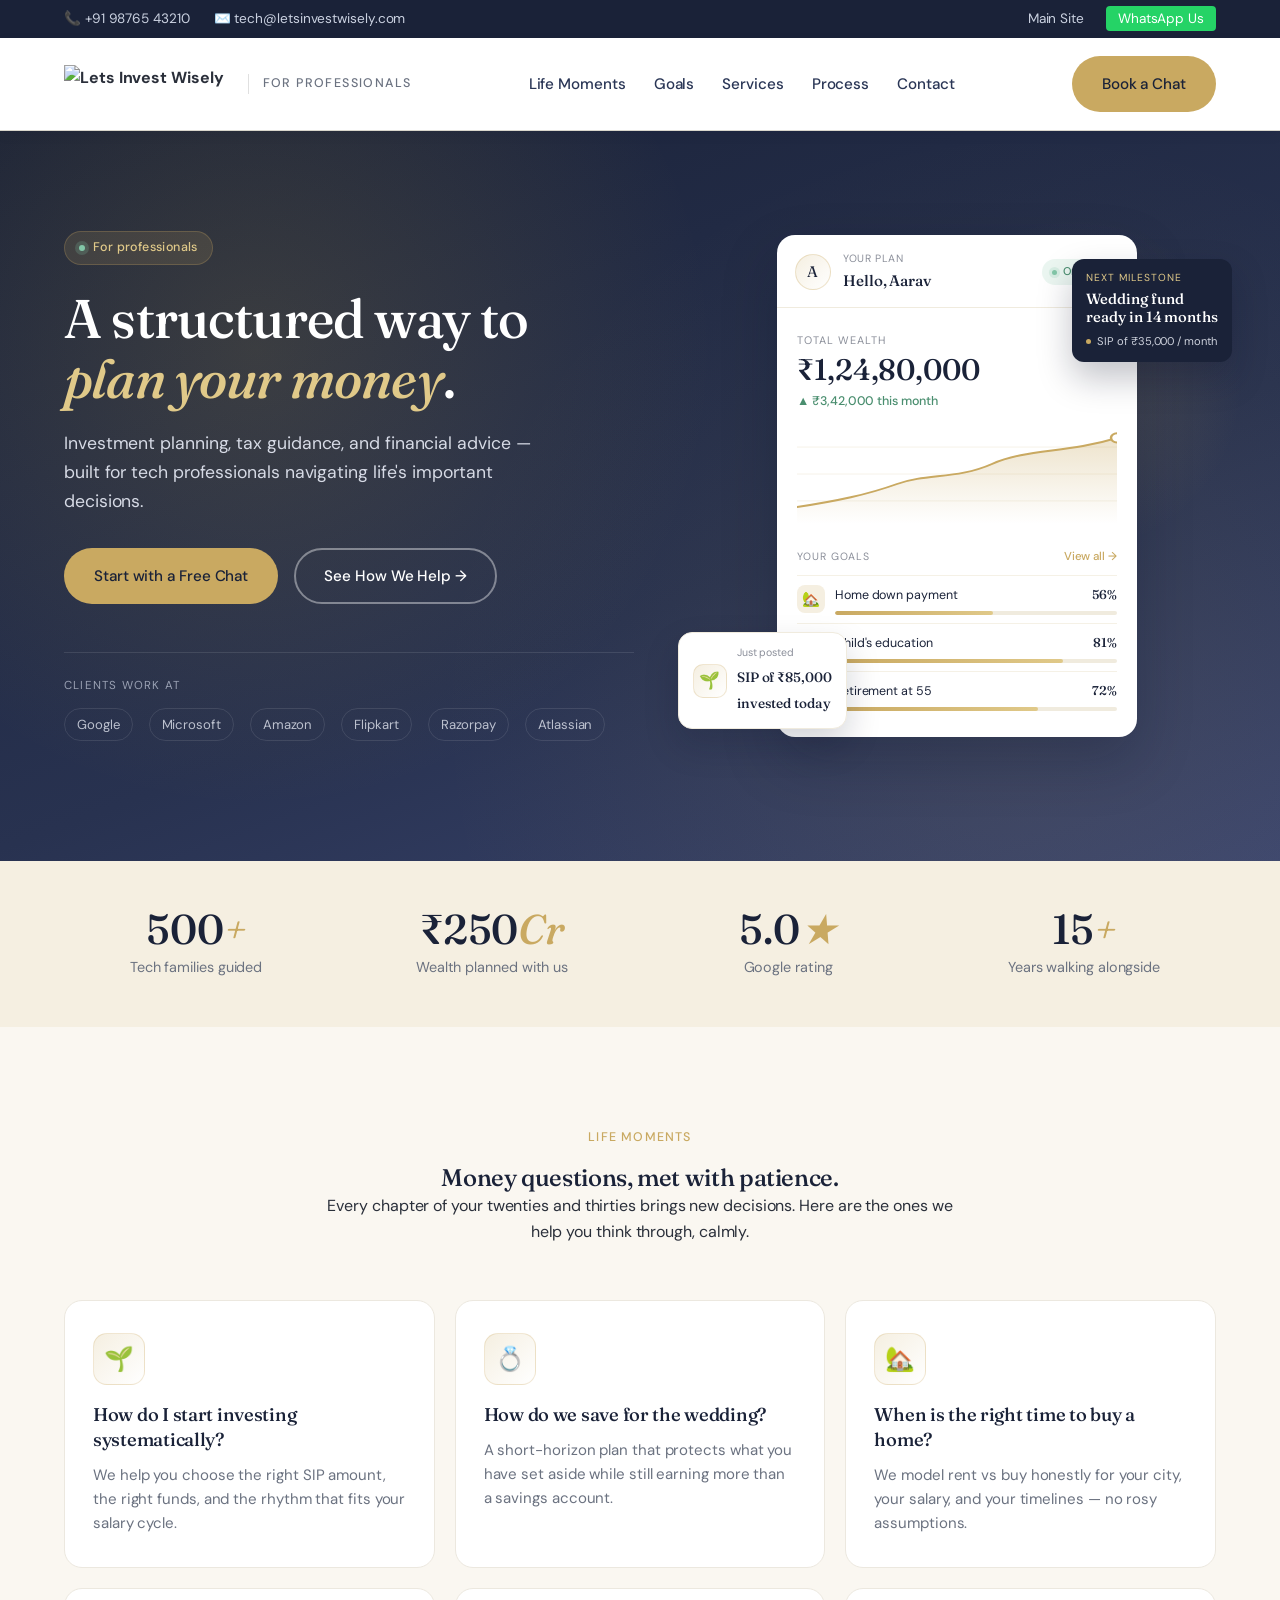
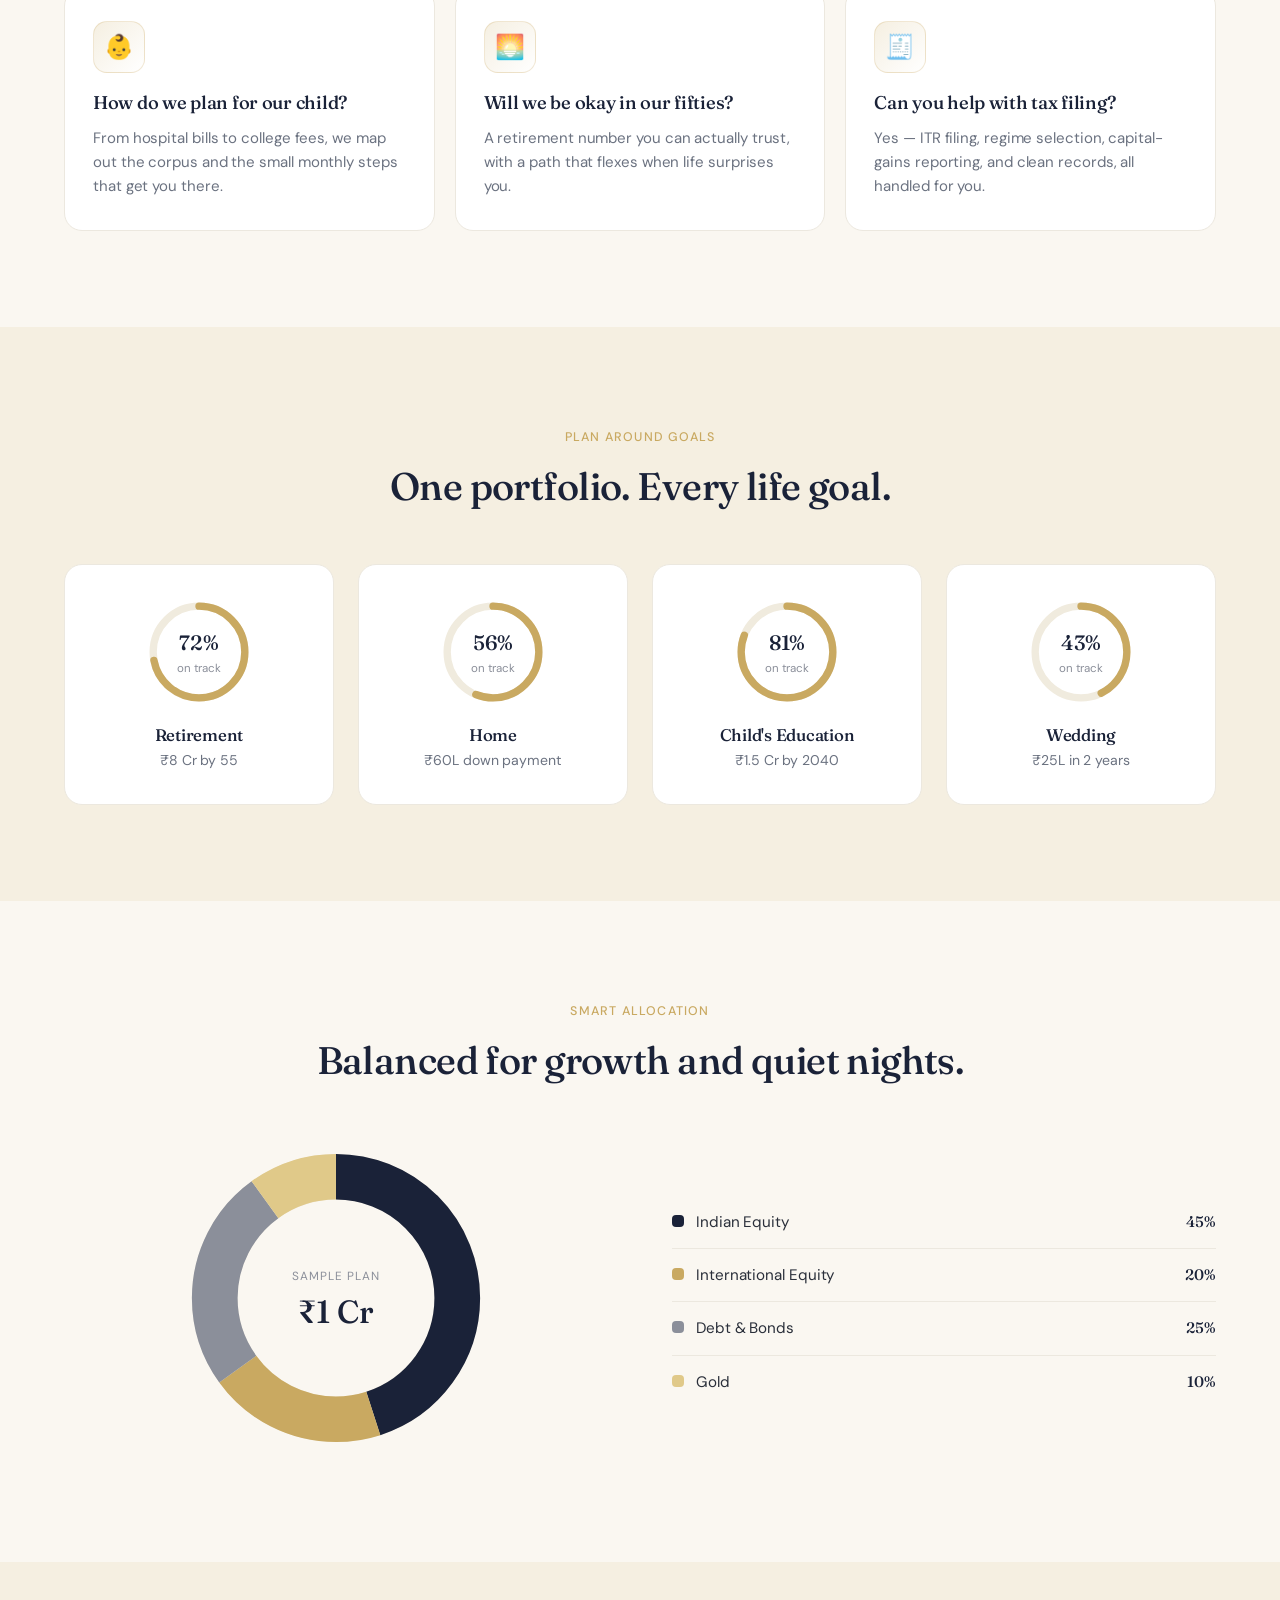
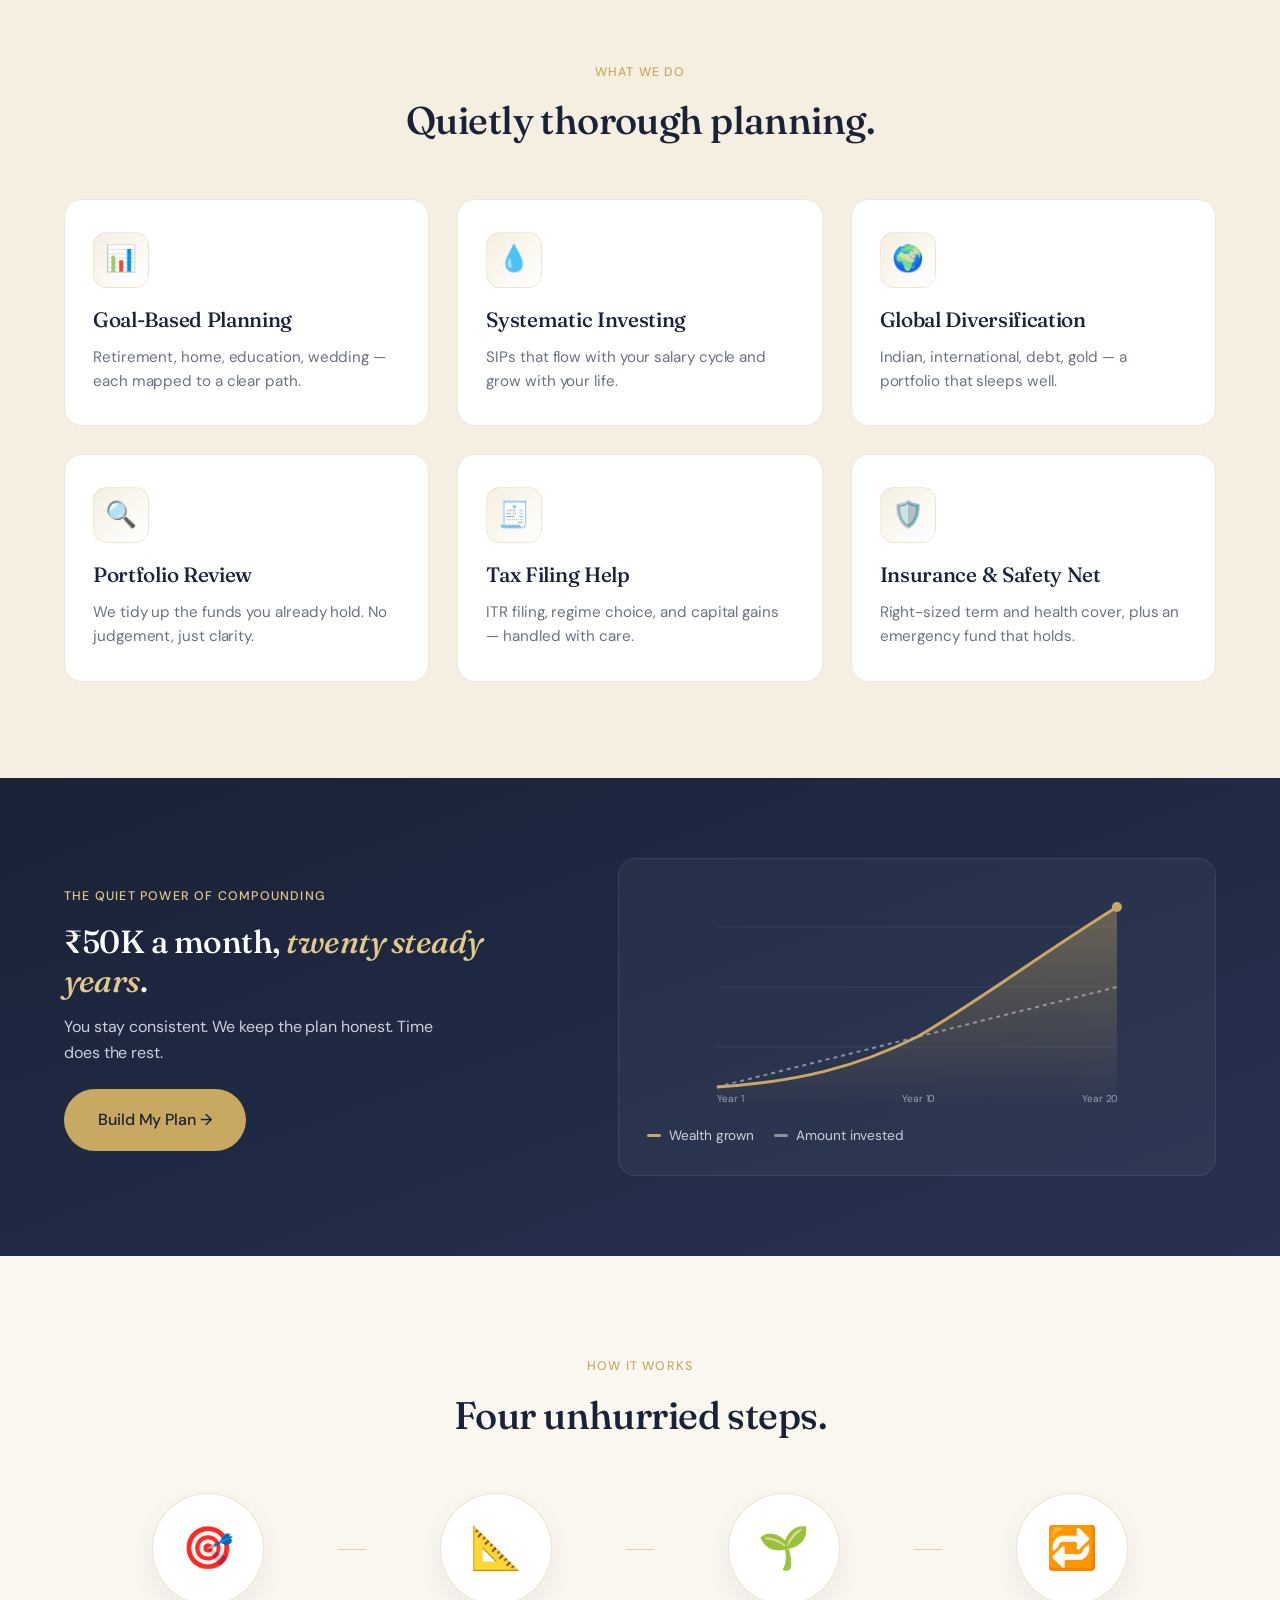
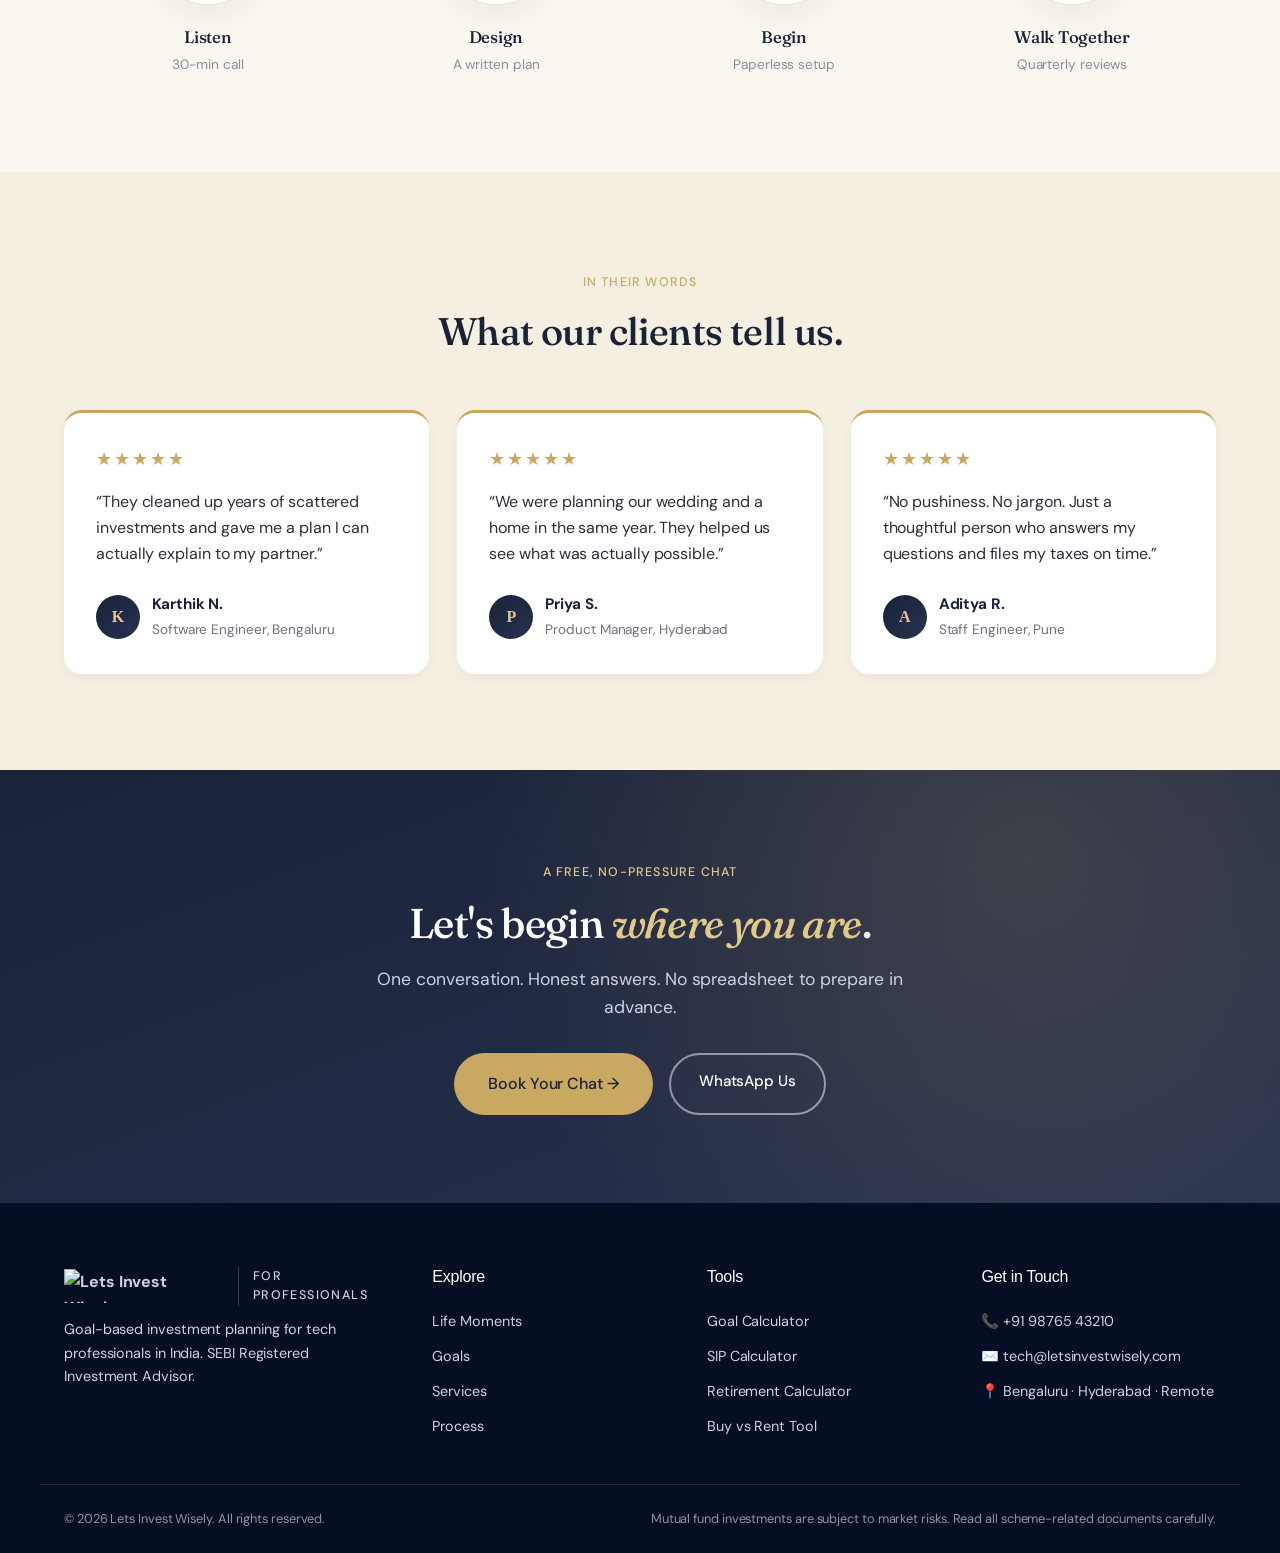
==== tech.html @ b0623236 "Initial commit: Lets Invest Wisely landing pages - Main site (index.html) with goal-based mutual fun" ====
<!DOCTYPE html>
<html lang="en">
<head>
<meta charset="UTF-8" />
<meta name="viewport" content="width=device-width, initial-scale=1.0" />
<title>Lets Invest Wisely for Tech — A Structured Way to Plan Your Money</title>
<link rel="preconnect" href="https://fonts.googleapis.com">
<link rel="preconnect" href="https://fonts.gstatic.com" crossorigin>
<link href="https://fonts.googleapis.com/css2?family=Fraunces:ital,opsz,wght@0,9..144,500;0,9..144,600;1,9..144,500&family=DM+Sans:wght@400;500;600;700&display=swap" rel="stylesheet">
<link rel="stylesheet" href="styles.css" />
<style>
  /* ===== Soothing typography overrides ===== */
  body {
    font-family: 'DM Sans', -apple-system, BlinkMacSystemFont, sans-serif;
    background: #faf7f1;
    color: #2a2f3a;
    letter-spacing: -0.005em;
  }
  h1, h2, h3, h4 {
    font-family: 'Fraunces', Georgia, serif;
    font-weight: 500;
    letter-spacing: -0.015em;
    color: #1a2238;
  }
  .brand-text { font-family: 'Fraunces', serif; font-weight: 600; letter-spacing: -0.01em; }
  .brand-text small { font-family: 'DM Sans', sans-serif; letter-spacing: 1.2px; }
  .brand-mark { font-family: 'Fraunces', serif; font-weight: 600; }
  .brand-logo { height: 38px; width: auto; display: block; }
  .brand-tagline {
    margin-left: 14px; padding-left: 14px;
    border-left: 1px solid rgba(0,0,0,0.12);
    font-family: 'DM Sans', sans-serif;
    font-size: 0.78rem;
    letter-spacing: 1.4px;
    text-transform: uppercase;
    color: #6b7280;
    font-weight: 500;
  }
  .footer .brand-tagline {
    border-left-color: rgba(255,255,255,0.18);
    color: #cdd1dc;
  }
  .footer .brand-logo { height: 34px; }
  @media (max-width: 600px) {
    .brand-tagline { display: none; }
  }
  .eyebrow { font-weight: 500; letter-spacing: 1.2px; }

  :root {
    --navy: #1a2238;
    --navy-2: #283250;
    --gold: #c9a961;
    --gold-soft: #e0c989;
    --cream: #f5efe1;
    --warm: #faf7f1;
  }

  body { background: var(--warm); }
  .section-head h2 { font-size: 2.4rem; line-height: 1.15; }
  .section-head p { color: #6b7280; }

  /* ===== Hero ===== */
  .hero {
    background: linear-gradient(160deg, #1a2238 0%, #283250 60%, #3a4570 100%);
  }
  .pill-tag {
    display: inline-flex; align-items: center; gap: 8px;
    background: rgba(201,169,97,0.14);
    color: var(--gold-soft);
    padding: 6px 14px;
    border-radius: 999px;
    font-size: 0.78rem;
    font-weight: 500;
    letter-spacing: 0.4px;
    margin-bottom: 24px;
    border: 1px solid rgba(201,169,97,0.25);
  }
  .pill-tag .dot { width: 6px; height: 6px; border-radius: 50%; background: #82c7a8; box-shadow: 0 0 0 4px rgba(130,199,168,0.2); }
  .hero-tech .hero-copy h1 {
    font-size: 3.4rem;
    font-weight: 500;
    line-height: 1.1;
    color: #fff;
  }
  .hero-tech .hero-copy h1 em {
    font-style: italic;
    color: var(--gold-soft);
    font-weight: 500;
  }
  .hero-tech .lead {
    font-size: 1.1rem;
    color: #d6dae5;
    line-height: 1.65;
    max-width: 480px;
  }

  /* Hero visual canvas */
  .hero-visual { position: relative; min-height: 460px; display: flex; justify-content: center; align-items: center; }
  .hero-visual::before {
    content: '';
    position: absolute;
    width: 360px; height: 360px;
    background: radial-gradient(circle, rgba(201,169,97,0.18) 0%, transparent 65%);
    top: -30px; right: -40px;
    z-index: 0;
    pointer-events: none;
  }

  /* Main plan card */
  .plan-card {
    background: #fff;
    color: var(--navy);
    border-radius: 18px;
    box-shadow: 0 24px 56px rgba(10,16,40,0.24);
    overflow: hidden;
    position: relative;
    z-index: 2;
    width: 100%;
    max-width: 360px;
  }
  .plan-head {
    padding: 16px 18px 14px;
    display: flex; align-items: center; gap: 12px;
    border-bottom: 1px solid #f0ebde;
  }
  .plan-avatar {
    width: 36px; height: 36px;
    border-radius: 50%;
    background: linear-gradient(135deg, var(--cream), #fff);
    border: 1px solid rgba(201,169,97,0.3);
    display: flex; align-items: center; justify-content: center;
    font-family: 'Fraunces', serif;
    font-size: 0.95rem;
    color: var(--navy);
  }
  .plan-greet { flex: 1; }
  .plan-greet small { display: block; font-size: 0.66rem; color: #8b8f9a; letter-spacing: 0.6px; text-transform: uppercase; }
  .plan-greet strong { font-family: 'Fraunces', serif; font-size: 0.95rem; font-weight: 500; }
  .plan-status {
    display: inline-flex; align-items: center; gap: 6px;
    background: rgba(130,199,168,0.16);
    color: #4a8e6f;
    padding: 4px 10px;
    border-radius: 999px;
    font-size: 0.7rem;
    font-weight: 500;
  }
  .plan-status::before {
    content: ''; width: 5px; height: 5px; border-radius: 50%; background: #82c7a8;
    box-shadow: 0 0 0 3px rgba(130,199,168,0.2);
  }

  .plan-body { padding: 18px 20px; }
  .plan-metric small {
    color: #8b8f9a; font-size: 0.68rem; letter-spacing: 1px; text-transform: uppercase;
  }
  .plan-metric .value {
    font-family: 'Fraunces', serif;
    font-size: 1.85rem;
    font-weight: 500;
    line-height: 1.1;
    margin-top: 2px;
  }
  .plan-metric .delta {
    color: #4a8e6f; font-weight: 500; font-size: 0.78rem; margin-top: 4px;
    display: inline-flex; align-items: center; gap: 4px;
  }

  .plan-chart { position: relative; margin-top: 12px; }
  .plan-chart svg { width: 100%; height: 100px; display: block; }
  .chart-tooltip {
    position: absolute;
    right: 6px; top: 4px;
    background: var(--navy);
    color: #fff;
    padding: 6px 10px;
    border-radius: 8px;
    font-size: 0.72rem;
    font-family: 'DM Sans', sans-serif;
    box-shadow: 0 6px 16px rgba(26,34,56,0.18);
  }
  .chart-tooltip::after {
    content: '';
    position: absolute;
    bottom: -4px; left: 16px;
    width: 8px; height: 8px;
    background: var(--navy);
    transform: rotate(45deg);
  }

  /* mini goal bars */
  .plan-goals { padding: 2px 20px 18px; }
  .plan-goals .ghead {
    display: flex; justify-content: space-between; align-items: center;
    margin-top: 4px; margin-bottom: 8px;
  }
  .plan-goals .ghead small { color: #8b8f9a; font-size: 0.66rem; letter-spacing: 1px; text-transform: uppercase; }
  .plan-goals .ghead a { font-size: 0.72rem; color: var(--gold); font-weight: 500; }
  .gbar { display: grid; grid-template-columns: 24px 1fr auto; gap: 12px; align-items: center; padding: 8px 0; }
  .gbar .gico { font-size: 1rem; }
  .gbar .gname { font-size: 0.86rem; color: var(--navy); }
  .gbar .gname small { display: block; color: #8b8f9a; font-size: 0.72rem; margin-top: 1px; }
  .gbar .gtrack {
    grid-column: 2 / 3;
    height: 6px;
    background: #f0ebde;
    border-radius: 999px;
    overflow: hidden;
    margin-top: 6px;
  }
  .gbar .gfill {
    height: 100%;
    background: linear-gradient(90deg, var(--gold), var(--gold-soft));
    border-radius: 999px;
  }
  .gbar .gpct {
    font-family: 'Fraunces', serif; font-weight: 500;
    color: var(--navy); font-size: 0.92rem;
  }
  .gbar-row { display: flex; align-items: center; gap: 10px; padding: 8px 0; border-top: 1px solid #f5f1e6; }
  .gbar-row:first-of-type { border-top: none; }
  .gbar-row .gico {
    width: 28px; height: 28px;
    background: var(--cream);
    border-radius: 8px;
    display: flex; align-items: center; justify-content: center;
    font-size: 0.9rem;
    flex-shrink: 0;
  }
  .gbar-row .gmid { flex: 1; }
  .gbar-row .glabel {
    display: flex; justify-content: space-between; align-items: baseline;
    font-size: 0.78rem; color: var(--navy); margin-bottom: 5px;
  }
  .gbar-row .gpct { font-family: 'Fraunces', serif; font-weight: 500; font-size: 0.8rem; color: var(--navy); }
  .gbar-row .gtrack { height: 4px; background: #f0ebde; border-radius: 999px; overflow: hidden; }
  .gbar-row .gfill { height: 100%; background: linear-gradient(90deg, var(--gold), var(--gold-soft)); border-radius: 999px; }

  /* Floating insight card */
  .insight-card {
    position: absolute;
    bottom: 8px; left: -20px;
    background: #fff;
    border-radius: 14px;
    padding: 12px 14px;
    box-shadow: 0 16px 34px rgba(10,16,40,0.18);
    display: flex; align-items: center; gap: 10px;
    z-index: 3;
    max-width: 210px;
    border: 1px solid #f0ebde;
  }
  .insight-card .ico {
    width: 34px; height: 34px;
    border-radius: 10px;
    background: linear-gradient(135deg, var(--cream), #fff);
    display: flex; align-items: center; justify-content: center;
    font-size: 1.05rem;
    flex-shrink: 0;
    border: 1px solid rgba(201,169,97,0.25);
  }
  .insight-card small {
    display: block; font-size: 0.66rem; color: #8b8f9a; margin-bottom: 2px;
  }
  .insight-card strong {
    font-family: 'Fraunces', serif; font-weight: 500;
    color: var(--navy); font-size: 0.85rem; line-height: 1.25;
  }

  /* Floating milestone tag */
  .milestone-tag {
    position: absolute;
    top: 24px; right: -16px;
    background: var(--navy);
    color: #fff;
    border-radius: 12px;
    padding: 11px 14px;
    box-shadow: 0 16px 34px rgba(10,16,40,0.25);
    z-index: 3;
    min-width: 150px;
  }
  .milestone-tag small {
    display: block; font-size: 0.64rem;
    color: var(--gold-soft); letter-spacing: 1px;
    text-transform: uppercase; margin-bottom: 5px;
  }
  .milestone-tag strong {
    font-family: 'Fraunces', serif; font-weight: 500;
    font-size: 0.92rem; line-height: 1.2; display: block;
  }
  .milestone-tag .ms-meta {
    display: flex; align-items: center; gap: 6px;
    margin-top: 6px; font-size: 0.7rem; color: #cdd1dc;
  }
  .milestone-tag .ms-dot { width: 5px; height: 5px; border-radius: 50%; background: var(--gold); }

  .company-logos { margin-top: 36px; padding-top: 24px; border-top: 1px solid rgba(255,255,255,0.1); }
  .company-logos small { color: #9aa1b3; font-size: 0.72rem; letter-spacing: 1.2px; text-transform: uppercase; display: block; margin-bottom: 12px; }
  .logos-row { display: flex; gap: 16px; flex-wrap: wrap; opacity: 0.85; }
  .logo-chip {
    font-size: 0.82rem;
    color: #d6dae5;
    padding: 5px 12px;
    border: 1px solid rgba(255,255,255,0.12);
    border-radius: 999px;
    font-weight: 400;
  }

  /* ===== Stats ===== */
  .stats { background: var(--cream); padding: 48px 0; border: none; }
  .stats-grid { display: grid; grid-template-columns: repeat(4, 1fr); gap: 32px; text-align: center; }
  .stat-num {
    font-family: 'Fraunces', serif;
    font-size: 2.6rem;
    color: var(--navy);
    line-height: 1;
    margin-bottom: 6px;
    font-weight: 500;
  }
  .stat-num span { color: var(--gold); font-style: italic; }
  .stat-label { color: #6b7280; font-size: 0.9rem; }

  /* ===== Life Moments (NEW) ===== */
  .moments { background: var(--warm); }
  .moments-intro { max-width: 640px; margin: 0 auto 56px; text-align: center; }
  .moments-grid {
    display: grid;
    grid-template-columns: repeat(3, 1fr);
    gap: 20px;
  }
  .moment {
    background: #fff;
    border-radius: 18px;
    padding: 32px 28px;
    border: 1px solid #ece8df;
    transition: transform .3s ease, box-shadow .3s ease;
  }
  .moment:hover {
    transform: translateY(-4px);
    box-shadow: 0 16px 40px rgba(26,34,56,0.08);
  }
  .moment-icon {
    width: 52px; height: 52px;
    border-radius: 14px;
    background: linear-gradient(135deg, var(--cream), #fff);
    border: 1px solid rgba(201,169,97,0.25);
    display: flex; align-items: center; justify-content: center;
    font-size: 1.5rem;
    margin-bottom: 18px;
  }
  .moment h3 {
    font-size: 1.15rem;
    font-weight: 500;
    line-height: 1.35;
    margin-bottom: 10px;
  }
  .moment p {
    color: #6b7280;
    font-size: 0.94rem;
    line-height: 1.6;
  }

  /* ===== Goals (rings) ===== */
  .goals { background: var(--cream); }
  .goals-grid { display: grid; grid-template-columns: repeat(4, 1fr); gap: 24px; }
  .goal-card {
    background: #fff;
    border: 1px solid #ece8df;
    border-radius: 18px;
    padding: 32px 24px;
    text-align: center;
    transition: transform .3s ease, box-shadow .3s ease;
  }
  .goal-card:hover { transform: translateY(-4px); box-shadow: 0 16px 40px rgba(26,34,56,0.08); }
  .ring { position: relative; width: 110px; height: 110px; margin: 0 auto 18px; }
  .ring svg { transform: rotate(-90deg); width: 100%; height: 100%; }
  .ring circle { fill: none; stroke-width: 8; }
  .ring .track { stroke: #f0ebde; }
  .ring .progress { stroke: var(--gold); stroke-linecap: round; }
  .ring-label { position: absolute; inset: 0; display: flex; flex-direction: column; align-items: center; justify-content: center; }
  .ring-label strong { font-family: 'Fraunces', serif; font-size: 1.3rem; font-weight: 500; color: var(--navy); }
  .ring-label small { font-size: 0.72rem; color: #8b8f9a; }
  .goal-card h3 { font-size: 1.05rem; font-weight: 500; margin-bottom: 4px; }
  .goal-card p { font-size: 0.88rem; color: #6b7280; }

  /* ===== Allocation donut ===== */
  .alloc { background: var(--warm); }
  .alloc-grid { display: grid; grid-template-columns: 1fr 1fr; gap: 64px; align-items: center; }
  .donut-wrap { position: relative; width: 100%; max-width: 320px; margin: 0 auto; aspect-ratio: 1; }
  .donut-center { position: absolute; inset: 0; display: flex; flex-direction: column; align-items: center; justify-content: center; text-align: center; }
  .donut-center small { color: #8b8f9a; font-size: 0.74rem; letter-spacing: 1px; text-transform: uppercase; }
  .donut-center strong { font-family: 'Fraunces', serif; font-size: 2rem; font-weight: 500; color: var(--navy); }
  .alloc-legend { list-style: none; padding: 0; }
  .alloc-legend li {
    display: flex; align-items: center; justify-content: space-between;
    padding: 14px 0;
    border-bottom: 1px solid #ece8df;
    font-size: 0.95rem;
  }
  .alloc-legend li:last-child { border: none; }
  .alloc-legend .swatch { display: inline-block; width: 12px; height: 12px; border-radius: 4px; margin-right: 12px; }
  .alloc-legend .pct { font-family: 'Fraunces', serif; font-weight: 500; color: var(--navy); }

  /* ===== Services ===== */
  .tech-services { background: var(--cream); }
  .service-card {
    background: #fff;
    border-radius: 18px;
    border: 1px solid #ece8df;
    padding: 32px 28px;
    transition: transform .3s ease, box-shadow .3s ease;
  }
  .service-card:hover { transform: translateY(-4px); box-shadow: 0 16px 40px rgba(26,34,56,0.08); border-color: rgba(201,169,97,0.3); }
  .service-icon {
    background: linear-gradient(135deg, var(--cream), #fff);
    border: 1px solid rgba(201,169,97,0.2);
    border-radius: 14px;
  }
  .service-card h3 { font-weight: 500; }
  .service-card p { color: #6b7280; }

  /* ===== Growth band ===== */
  .growth {
    background: linear-gradient(160deg, var(--navy) 0%, var(--navy-2) 100%);
    padding: 80px 0;
    color: #fff;
  }
  .growth-grid { display: grid; grid-template-columns: 1fr 1.2fr; gap: 56px; align-items: center; }
  .growth h2 { color: #fff; font-size: 2rem; font-weight: 500; margin-bottom: 14px; }
  .growth h2 em { font-style: italic; color: var(--gold-soft); }
  .growth p { color: #cdd1dc; margin-bottom: 24px; max-width: 380px; }
  .chart-card {
    background: rgba(255,255,255,0.04);
    border: 1px solid rgba(255,255,255,0.08);
    border-radius: 18px;
    padding: 28px;
  }
  .chart-card svg { width: 100%; height: 220px; display: block; }
  .chart-legend { display: flex; gap: 20px; margin-top: 18px; flex-wrap: wrap; }
  .chart-legend span { font-size: 0.85rem; color: #cdd1dc; display: flex; align-items: center; gap: 8px; }
  .chart-legend i { width: 14px; height: 3px; border-radius: 2px; }

  /* ===== Process ===== */
  .visual-process { background: var(--warm); }
  .vstep-track { display: grid; grid-template-columns: repeat(4, 1fr); gap: 0; margin-top: 48px; }
  .vstep { text-align: center; padding: 0 16px; position: relative; }
  .vstep:not(:last-child)::after {
    content: '';
    position: absolute;
    right: -14px; top: 56px;
    width: 28px; height: 1px;
    background: var(--gold);
    opacity: 0.5;
  }
  .vstep-icon {
    width: 112px; height: 112px;
    margin: 0 auto 22px;
    background: #fff;
    border: 1px solid rgba(201,169,97,0.3);
    border-radius: 50%;
    display: flex; align-items: center; justify-content: center;
    font-size: 2.6rem;
    box-shadow: 0 12px 28px rgba(26,34,56,0.06);
  }
  .vstep h3 { font-size: 1.05rem; font-weight: 500; margin-bottom: 4px; font-family: 'Fraunces', serif; }
  .vstep small { color: #8b8f9a; font-size: 0.85rem; }

  /* ===== Testimonials ===== */
  .testimonials { background: var(--cream); }
  .testimonial {
    background: #fff;
    border-radius: 18px;
    border-top: 3px solid var(--gold);
    box-shadow: 0 4px 14px rgba(26,34,56,0.04);
  }
  .testimonial p { font-style: normal; color: #2a2f3a; line-height: 1.65; }
  .stars { color: var(--gold); }
  .avatar { background: linear-gradient(135deg, var(--navy), var(--navy-2)); color: var(--gold-soft); }

  /* ===== Final CTA ===== */
  .final-cta {
    background:
      radial-gradient(circle at 80% 20%, rgba(201,169,97,0.18) 0%, transparent 50%),
      linear-gradient(160deg, var(--navy), var(--navy-2));
    padding: 88px 0;
  }
  .final-cta h2 { font-weight: 500; }
  .final-cta h2 em { font-style: italic; color: var(--gold-soft); }

  /* ===== Buttons ===== */
  .btn { font-family: 'DM Sans', sans-serif; font-weight: 500; border-radius: 999px; }
  .btn-primary, .btn-gold { background: var(--gold); color: var(--navy); }
  .btn-primary:hover, .btn-gold:hover { background: var(--gold-soft); }

  @media (max-width: 960px) {
    .stats-grid { grid-template-columns: 1fr 1fr; gap: 24px; }
    .moments-grid { grid-template-columns: 1fr 1fr; }
    .goals-grid { grid-template-columns: 1fr 1fr; }
    .alloc-grid, .growth-grid { grid-template-columns: 1fr; gap: 40px; }
    .vstep-track { grid-template-columns: 1fr 1fr; gap: 32px; }
    .vstep:not(:last-child)::after { display: none; }
  }
  @media (max-width: 600px) {
    .moments-grid, .goals-grid { grid-template-columns: 1fr; }
    .stats-grid { grid-template-columns: 1fr 1fr; }
    .hero-tech .hero-copy h1 { font-size: 2.2rem; }
  }
</style>
</head>
<body>

<!-- ================= TOP BAR ================= -->
<div class="topbar">
  <div class="container topbar-inner">
    <div class="topbar-left">
      <span>📞 +91 98765 43210</span>
      <span>✉️ tech@letsinvestwisely.com</span>
    </div>
    <div class="topbar-right">
      <a href="index.html">Main Site</a>
      <a href="#contact" class="whatsapp-btn">WhatsApp Us</a>
    </div>
  </div>
</div>

<!-- ================= NAV ================= -->
<header class="navbar">
  <div class="container nav-inner">
    <a href="#" class="brand">
      <img src="https://letsinvestwisely.com/wp-content/uploads/2026/01/LIW-Logo_Gold-1-scaled.png" alt="Lets Invest Wisely" class="brand-logo" />
      <span class="brand-tagline">For Professionals</span>
    </a>
    <nav class="nav-links">
      <a href="#moments">Life Moments</a>
      <a href="#goals">Goals</a>
      <a href="#services">Services</a>
      <a href="#process">Process</a>
      <a href="#contact">Contact</a>
    </nav>
    <a href="#contact" class="btn btn-primary">Book a Chat</a>
    <button class="hamburger" aria-label="Menu">☰</button>
  </div>
</header>

<!-- ================= HERO ================= -->
<section class="hero hero-tech">
  <div class="container hero-grid">
    <div class="hero-copy">
      <span class="pill-tag"><span class="dot"></span> For professionals</span>
      <h1>A structured way to <em>plan your money</em>.</h1>
      <p class="lead">
        Investment planning, tax guidance, and financial advice — built for tech professionals
        navigating life's important decisions.
      </p>
      <div class="hero-actions">
        <a href="#contact" class="btn btn-primary">Start with a Free Chat</a>
        <a href="#moments" class="btn btn-ghost">See How We Help →</a>
      </div>
      <div class="company-logos">
        <small>Clients work at</small>
        <div class="logos-row">
          <span class="logo-chip">Google</span>
          <span class="logo-chip">Microsoft</span>
          <span class="logo-chip">Amazon</span>
          <span class="logo-chip">Flipkart</span>
          <span class="logo-chip">Razorpay</span>
          <span class="logo-chip">Atlassian</span>
        </div>
      </div>
    </div>

    <div class="hero-visual">
      <div class="plan-card">
        <div class="plan-head">
          <div class="plan-avatar">A</div>
          <div class="plan-greet">
            <small>Your Plan</small>
            <strong>Hello, Aarav</strong>
          </div>
          <span class="plan-status">On track</span>
        </div>

        <div class="plan-body">
          <div class="plan-metric">
            <small>Total wealth</small>
            <div class="value">₹1,24,80,000</div>
            <div class="delta">▲ ₹3,42,000 this month</div>
          </div>

          <div class="plan-chart">
            <svg viewBox="0 0 320 130" preserveAspectRatio="none">
              <defs>
                <linearGradient id="gh" x1="0" x2="0" y1="0" y2="1">
                  <stop offset="0%" stop-color="#c9a961" stop-opacity="0.32"/>
                  <stop offset="100%" stop-color="#c9a961" stop-opacity="0"/>
                </linearGradient>
              </defs>
              <!-- gridlines -->
              <line x1="0" y1="30" x2="320" y2="30" stroke="#f5f1e6" stroke-width="1"/>
              <line x1="0" y1="65" x2="320" y2="65" stroke="#f5f1e6" stroke-width="1"/>
              <line x1="0" y1="100" x2="320" y2="100" stroke="#f5f1e6" stroke-width="1"/>
              <!-- area -->
              <path d="M0,108 C40,100 70,92 100,78 C130,64 160,72 195,52 C230,32 270,38 320,18 L320,130 L0,130 Z" fill="url(#gh)"/>
              <!-- line -->
              <path d="M0,108 C40,100 70,92 100,78 C130,64 160,72 195,52 C230,32 270,38 320,18" fill="none" stroke="#c9a961" stroke-width="2.5" stroke-linecap="round"/>
              <!-- end dot -->
              <circle cx="320" cy="18" r="6" fill="#fff" stroke="#c9a961" stroke-width="2.5"/>
            </svg>
          </div>
        </div>

        <div class="plan-goals">
          <div class="ghead">
            <small>Your goals</small>
            <a href="#">View all →</a>
          </div>

          <div class="gbar-row">
            <div class="gico">🏡</div>
            <div class="gmid">
              <div class="glabel"><span>Home down payment</span><span class="gpct">56%</span></div>
              <div class="gtrack"><div class="gfill" style="width:56%"></div></div>
            </div>
          </div>
          <div class="gbar-row">
            <div class="gico">👶</div>
            <div class="gmid">
              <div class="glabel"><span>Child's education</span><span class="gpct">81%</span></div>
              <div class="gtrack"><div class="gfill" style="width:81%"></div></div>
            </div>
          </div>
          <div class="gbar-row">
            <div class="gico">🌅</div>
            <div class="gmid">
              <div class="glabel"><span>Retirement at 55</span><span class="gpct">72%</span></div>
              <div class="gtrack"><div class="gfill" style="width:72%"></div></div>
            </div>
          </div>
        </div>
      </div>

      <div class="milestone-tag">
        <small>Next milestone</small>
        <strong>Wedding fund<br/>ready in 14 months</strong>
        <div class="ms-meta"><span class="ms-dot"></span> SIP of ₹35,000 / month</div>
      </div>

      <div class="insight-card">
        <div class="ico">🌱</div>
        <div>
          <small>Just posted</small>
          <strong>SIP of ₹85,000<br/>invested today</strong>
        </div>
      </div>
    </div>
  </div>
</section>

<!-- ================= STATS ================= -->
<section class="stats">
  <div class="container stats-grid">
    <div>
      <div class="stat-num">500<span>+</span></div>
      <div class="stat-label">Tech families guided</div>
    </div>
    <div>
      <div class="stat-num">₹250<span>Cr</span></div>
      <div class="stat-label">Wealth planned with us</div>
    </div>
    <div>
      <div class="stat-num">5.0<span>★</span></div>
      <div class="stat-label">Google rating</div>
    </div>
    <div>
      <div class="stat-num">15<span>+</span></div>
      <div class="stat-label">Years walking alongside</div>
    </div>
  </div>
</section>

<!-- ================= LIFE MOMENTS ================= -->
<section id="moments" class="section moments">
  <div class="container">
    <div class="moments-intro">
      <span class="eyebrow">Life moments</span>
      <h2>Money questions, met with patience.</h2>
      <p>Every chapter of your twenties and thirties brings new decisions. Here are the ones we help you think through, calmly.</p>
    </div>
    <div class="moments-grid">
      <div class="moment">
        <div class="moment-icon">🌱</div>
        <h3>How do I start investing systematically?</h3>
        <p>We help you choose the right SIP amount, the right funds, and the rhythm that fits your salary cycle.</p>
      </div>
      <div class="moment">
        <div class="moment-icon">💍</div>
        <h3>How do we save for the wedding?</h3>
        <p>A short-horizon plan that protects what you have set aside while still earning more than a savings account.</p>
      </div>
      <div class="moment">
        <div class="moment-icon">🏡</div>
        <h3>When is the right time to buy a home?</h3>
        <p>We model rent vs buy honestly for your city, your salary, and your timelines — no rosy assumptions.</p>
      </div>
      <div class="moment">
        <div class="moment-icon">👶</div>
        <h3>How do we plan for our child?</h3>
        <p>From hospital bills to college fees, we map out the corpus and the small monthly steps that get you there.</p>
      </div>
      <div class="moment">
        <div class="moment-icon">🌅</div>
        <h3>Will we be okay in our fifties?</h3>
        <p>A retirement number you can actually trust, with a path that flexes when life surprises you.</p>
      </div>
      <div class="moment">
        <div class="moment-icon">🧾</div>
        <h3>Can you help with tax filing?</h3>
        <p>Yes — ITR filing, regime selection, capital-gains reporting, and clean records, all handled for you.</p>
      </div>
    </div>
  </div>
</section>

<!-- ================= GOALS (RINGS) ================= -->
<section id="goals" class="section goals">
  <div class="container">
    <div class="section-head">
      <span class="eyebrow">Plan around goals</span>
      <h2>One portfolio. Every life goal.</h2>
    </div>
    <div class="goals-grid">
      <div class="goal-card">
        <div class="ring">
          <svg viewBox="0 0 120 120">
            <circle class="track" cx="60" cy="60" r="50"></circle>
            <circle class="progress" cx="60" cy="60" r="50" stroke-dasharray="314" stroke-dashoffset="88"></circle>
          </svg>
          <div class="ring-label"><strong>72%</strong><small>on track</small></div>
        </div>
        <h3>Retirement</h3>
        <p>₹8 Cr by 55</p>
      </div>
      <div class="goal-card">
        <div class="ring">
          <svg viewBox="0 0 120 120">
            <circle class="track" cx="60" cy="60" r="50"></circle>
            <circle class="progress" cx="60" cy="60" r="50" stroke-dasharray="314" stroke-dashoffset="138"></circle>
          </svg>
          <div class="ring-label"><strong>56%</strong><small>on track</small></div>
        </div>
        <h3>Home</h3>
        <p>₹60L down payment</p>
      </div>
      <div class="goal-card">
        <div class="ring">
          <svg viewBox="0 0 120 120">
            <circle class="track" cx="60" cy="60" r="50"></circle>
            <circle class="progress" cx="60" cy="60" r="50" stroke-dasharray="314" stroke-dashoffset="60"></circle>
          </svg>
          <div class="ring-label"><strong>81%</strong><small>on track</small></div>
        </div>
        <h3>Child's Education</h3>
        <p>₹1.5 Cr by 2040</p>
      </div>
      <div class="goal-card">
        <div class="ring">
          <svg viewBox="0 0 120 120">
            <circle class="track" cx="60" cy="60" r="50"></circle>
            <circle class="progress" cx="60" cy="60" r="50" stroke-dasharray="314" stroke-dashoffset="180"></circle>
          </svg>
          <div class="ring-label"><strong>43%</strong><small>on track</small></div>
        </div>
        <h3>Wedding</h3>
        <p>₹25L in 2 years</p>
      </div>
    </div>
  </div>
</section>

<!-- ================= ALLOCATION ================= -->
<section id="allocation" class="section alloc">
  <div class="container">
    <div class="section-head">
      <span class="eyebrow">Smart allocation</span>
      <h2>Balanced for growth and quiet nights.</h2>
    </div>
    <div class="alloc-grid">
      <div class="donut-wrap">
        <svg viewBox="0 0 42 42" style="width:100%; height:100%; transform:rotate(-90deg);">
          <circle cx="21" cy="21" r="15.915" fill="transparent" stroke="#f0ebde" stroke-width="6"/>
          <circle cx="21" cy="21" r="15.915" fill="transparent" stroke="#1a2238" stroke-width="6" stroke-dasharray="45 55" stroke-dashoffset="0"/>
          <circle cx="21" cy="21" r="15.915" fill="transparent" stroke="#c9a961" stroke-width="6" stroke-dasharray="20 80" stroke-dashoffset="-45"/>
          <circle cx="21" cy="21" r="15.915" fill="transparent" stroke="#8b8f9a" stroke-width="6" stroke-dasharray="25 75" stroke-dashoffset="-65"/>
          <circle cx="21" cy="21" r="15.915" fill="transparent" stroke="#e0c989" stroke-width="6" stroke-dasharray="10 90" stroke-dashoffset="-90"/>
        </svg>
        <div class="donut-center">
          <small>Sample Plan</small>
          <strong>₹1 Cr</strong>
        </div>
      </div>
      <ul class="alloc-legend">
        <li><span><i class="swatch" style="background:#1a2238"></i>Indian Equity</span><span class="pct">45%</span></li>
        <li><span><i class="swatch" style="background:#c9a961"></i>International Equity</span><span class="pct">20%</span></li>
        <li><span><i class="swatch" style="background:#8b8f9a"></i>Debt &amp; Bonds</span><span class="pct">25%</span></li>
        <li><span><i class="swatch" style="background:#e0c989"></i>Gold</span><span class="pct">10%</span></li>
      </ul>
    </div>
  </div>
</section>

<!-- ================= SERVICES ================= -->
<section id="services" class="section tech-services">
  <div class="container">
    <div class="section-head">
      <span class="eyebrow">What we do</span>
      <h2>Quietly thorough planning.</h2>
    </div>
    <div class="services-grid">
      <div class="service-card">
        <div class="service-icon">📊</div>
        <h3>Goal-Based Planning</h3>
        <p>Retirement, home, education, wedding — each mapped to a clear path.</p>
      </div>
      <div class="service-card">
        <div class="service-icon">💧</div>
        <h3>Systematic Investing</h3>
        <p>SIPs that flow with your salary cycle and grow with your life.</p>
      </div>
      <div class="service-card">
        <div class="service-icon">🌍</div>
        <h3>Global Diversification</h3>
        <p>Indian, international, debt, gold — a portfolio that sleeps well.</p>
      </div>
      <div class="service-card">
        <div class="service-icon">🔍</div>
        <h3>Portfolio Review</h3>
        <p>We tidy up the funds you already hold. No judgement, just clarity.</p>
      </div>
      <div class="service-card">
        <div class="service-icon">🧾</div>
        <h3>Tax Filing Help</h3>
        <p>ITR filing, regime choice, and capital gains — handled with care.</p>
      </div>
      <div class="service-card">
        <div class="service-icon">🛡️</div>
        <h3>Insurance &amp; Safety Net</h3>
        <p>Right-sized term and health cover, plus an emergency fund that holds.</p>
      </div>
    </div>
  </div>
</section>

<!-- ================= GROWTH BAND ================= -->
<section class="growth">
  <div class="container growth-grid">
    <div>
      <span class="eyebrow light">The quiet power of compounding</span>
      <h2>₹50K a month, <em>twenty steady years</em>.</h2>
      <p>You stay consistent. We keep the plan honest. Time does the rest.</p>
      <a href="#contact" class="btn btn-gold">Build My Plan →</a>
    </div>
    <div class="chart-card">
      <svg viewBox="0 0 400 220">
        <defs>
          <linearGradient id="gold-fill" x1="0" x2="0" y1="0" y2="1">
            <stop offset="0%" stop-color="#c9a961" stop-opacity="0.4"/>
            <stop offset="100%" stop-color="#c9a961" stop-opacity="0"/>
          </linearGradient>
        </defs>
        <line x1="0" y1="40" x2="400" y2="40" stroke="rgba(255,255,255,0.06)"/>
        <line x1="0" y1="100" x2="400" y2="100" stroke="rgba(255,255,255,0.06)"/>
        <line x1="0" y1="160" x2="400" y2="160" stroke="rgba(255,255,255,0.06)"/>
        <path d="M0,200 L80,180 L160,160 L240,140 L320,120 L400,100" fill="none" stroke="rgba(255,255,255,0.45)" stroke-width="2" stroke-dasharray="4 4"/>
        <path d="M0,200 C80,195 140,180 200,150 C260,115 320,70 400,20 L400,220 L0,220 Z" fill="url(#gold-fill)"/>
        <path d="M0,200 C80,195 140,180 200,150 C260,115 320,70 400,20" fill="none" stroke="#c9a961" stroke-width="3"/>
        <circle cx="400" cy="20" r="5" fill="#c9a961"/>
        <text x="0" y="215" fill="#9aa1b3" font-size="10" font-family="DM Sans">Year 1</text>
        <text x="185" y="215" fill="#9aa1b3" font-size="10" font-family="DM Sans">Year 10</text>
        <text x="365" y="215" fill="#9aa1b3" font-size="10" font-family="DM Sans">Year 20</text>
      </svg>
      <div class="chart-legend">
        <span><i style="background:#c9a961"></i> Wealth grown</span>
        <span><i style="background:rgba(255,255,255,0.45)"></i> Amount invested</span>
      </div>
    </div>
  </div>
</section>

<!-- ================= PROCESS ================= -->
<section id="process" class="section visual-process">
  <div class="container">
    <div class="section-head">
      <span class="eyebrow">How it works</span>
      <h2>Four unhurried steps.</h2>
    </div>
    <div class="vstep-track">
      <div class="vstep">
        <div class="vstep-icon">🎯</div>
        <h3>Listen</h3>
        <small>30-min call</small>
      </div>
      <div class="vstep">
        <div class="vstep-icon">📐</div>
        <h3>Design</h3>
        <small>A written plan</small>
      </div>
      <div class="vstep">
        <div class="vstep-icon">🌱</div>
        <h3>Begin</h3>
        <small>Paperless setup</small>
      </div>
      <div class="vstep">
        <div class="vstep-icon">🔁</div>
        <h3>Walk Together</h3>
        <small>Quarterly reviews</small>
      </div>
    </div>
  </div>
</section>

<!-- ================= TESTIMONIALS ================= -->
<section class="section testimonials">
  <div class="container">
    <div class="section-head">
      <span class="eyebrow">In their words</span>
      <h2>What our clients tell us.</h2>
    </div>
    <div class="testimonial-grid">
      <div class="testimonial">
        <div class="stars">★★★★★</div>
        <p>“They cleaned up years of scattered investments and gave me a plan I can actually explain to my partner.”</p>
        <div class="client">
          <div class="avatar">K</div>
          <div><strong>Karthik N.</strong><small>Software Engineer, Bengaluru</small></div>
        </div>
      </div>
      <div class="testimonial">
        <div class="stars">★★★★★</div>
        <p>“We were planning our wedding and a home in the same year. They helped us see what was actually possible.”</p>
        <div class="client">
          <div class="avatar">P</div>
          <div><strong>Priya S.</strong><small>Product Manager, Hyderabad</small></div>
        </div>
      </div>
      <div class="testimonial">
        <div class="stars">★★★★★</div>
        <p>“No pushiness. No jargon. Just a thoughtful person who answers my questions and files my taxes on time.”</p>
        <div class="client">
          <div class="avatar">A</div>
          <div><strong>Aditya R.</strong><small>Staff Engineer, Pune</small></div>
        </div>
      </div>
    </div>
  </div>
</section>

<!-- ================= FINAL CTA ================= -->
<section id="contact" class="section contact-cta final-cta">
  <div class="container contact-inner">
    <span class="eyebrow light">A free, no-pressure chat</span>
    <h2>Let's begin <em>where you are</em>.</h2>
    <p>One conversation. Honest answers. No spreadsheet to prepare in advance.</p>
    <div class="contact-actions">
      <a href="#" class="btn btn-gold">Book Your Chat →</a>
      <a href="#" class="btn btn-ghost-light">WhatsApp Us</a>
    </div>
  </div>
</section>

<!-- ================= FOOTER ================= -->
<footer class="footer">
  <div class="container footer-grid">
    <div>
      <a href="#" class="brand brand-light">
        <img src="https://letsinvestwisely.com/wp-content/uploads/2026/01/LIW-Logo_Gold-1-scaled.png" alt="Lets Invest Wisely" class="brand-logo" />
        <span class="brand-tagline">For Professionals</span>
      </a>
      <p class="muted">Goal-based investment planning for tech professionals in India. SEBI Registered Investment Advisor.</p>
    </div>
    <div>
      <h4>Explore</h4>
      <ul>
        <li><a href="#moments">Life Moments</a></li>
        <li><a href="#goals">Goals</a></li>
        <li><a href="#services">Services</a></li>
        <li><a href="#process">Process</a></li>
      </ul>
    </div>
    <div>
      <h4>Tools</h4>
      <ul>
        <li><a href="#">Goal Calculator</a></li>
        <li><a href="#">SIP Calculator</a></li>
        <li><a href="#">Retirement Calculator</a></li>
        <li><a href="#">Buy vs Rent Tool</a></li>
      </ul>
    </div>
    <div>
      <h4>Get in Touch</h4>
      <ul>
        <li>📞 +91 98765 43210</li>
        <li>✉️ tech@letsinvestwisely.com</li>
        <li>📍 Bengaluru · Hyderabad · Remote</li>
      </ul>
    </div>
  </div>
  <div class="container footer-bottom">
    <small>© 2026 Lets Invest Wisely. All rights reserved.</small>
    <small class="disclaimer">Mutual fund investments are subject to market risks. Read all scheme-related documents carefully.</small>
  </div>
</footer>

</body>
</html>
---- styles.css ----
/* ============ RESET & BASE ============ */
*, *::before, *::after { box-sizing: border-box; margin: 0; padding: 0; }
html { scroll-behavior: smooth; }
body {
  font-family: 'Inter', -apple-system, BlinkMacSystemFont, sans-serif;
  color: #0f1d3a;
  background: #fdfcf8;
  line-height: 1.6;
  -webkit-font-smoothing: antialiased;
}
img { max-width: 100%; display: block; }
a { color: inherit; text-decoration: none; }
ul { list-style: none; }
h1, h2, h3, h4 { font-family: 'Playfair Display', serif; color: #0a1733; line-height: 1.2; }

:root {
  --navy: #0a1733;
  --navy-2: #142347;
  --gold: #d4af37;
  --gold-soft: #e8c66a;
  --cream: #fdf8ec;
  --gray-100: #f5f4ef;
  --gray-300: #d9d6cc;
  --gray-500: #6b7280;
  --shadow-sm: 0 4px 12px rgba(10,23,51,0.06);
  --shadow-md: 0 10px 30px rgba(10,23,51,0.10);
  --shadow-lg: 0 20px 50px rgba(10,23,51,0.15);
}

.container { max-width: 1200px; margin: 0 auto; padding: 0 24px; }
.section { padding: 96px 0; }
.eyebrow {
  display: inline-block;
  font-size: 0.78rem;
  font-weight: 600;
  letter-spacing: 1.6px;
  text-transform: uppercase;
  color: var(--gold);
  margin-bottom: 16px;
}
.eyebrow.light { color: var(--gold-soft); }
.section-head { text-align: center; max-width: 720px; margin: 0 auto 56px; }
.section-head h2 { font-size: 2.5rem; margin-bottom: 16px; }
.section-head p { color: var(--gray-500); font-size: 1.05rem; }

/* ============ BUTTONS ============ */
.btn {
  display: inline-block;
  padding: 14px 28px;
  border-radius: 8px;
  font-weight: 600;
  font-size: 0.95rem;
  border: 2px solid transparent;
  cursor: pointer;
  transition: transform .2s ease, box-shadow .2s ease, background .2s ease;
}
.btn-primary { background: var(--gold); color: var(--navy); }
.btn-primary:hover { background: var(--gold-soft); transform: translateY(-2px); box-shadow: var(--shadow-md); }
.btn-dark { background: var(--navy); color: #fff; }
.btn-dark:hover { background: var(--navy-2); transform: translateY(-2px); }
.btn-gold { background: var(--gold); color: var(--navy); padding: 16px 32px; font-size: 1rem; }
.btn-gold:hover { background: var(--gold-soft); transform: translateY(-2px); }
.btn-ghost { color: var(--navy); border-color: var(--navy); }
.btn-ghost:hover { background: var(--navy); color: #fff; }
.btn-ghost-light { color: #fff; border-color: rgba(255,255,255,0.5); }
.btn-ghost-light:hover { background: rgba(255,255,255,0.1); }

/* ============ TOPBAR ============ */
.topbar { background: var(--navy); color: #cbd2e1; font-size: 0.85rem; padding: 8px 0; }
.topbar-inner { display: flex; justify-content: space-between; align-items: center; }
.topbar-left span { margin-right: 20px; }
.topbar-right a { margin-left: 18px; color: #cbd2e1; }
.whatsapp-btn { background: #25d366; color: #fff !important; padding: 4px 12px; border-radius: 4px; }

/* ============ NAV ============ */
.navbar {
  background: #fff;
  border-bottom: 1px solid var(--gray-300);
  position: sticky;
  top: 0;
  z-index: 100;
  box-shadow: var(--shadow-sm);
}
.nav-inner { display: flex; align-items: center; justify-content: space-between; padding: 18px 24px; }
.brand { display: flex; align-items: center; gap: 10px; font-weight: 700; }
.brand-mark {
  width: 40px; height: 40px;
  background: var(--navy);
  color: var(--gold);
  display: flex; align-items: center; justify-content: center;
  border-radius: 8px;
  font-family: 'Playfair Display', serif;
  font-size: 1.4rem;
  font-weight: 700;
}
.brand-text { display: flex; flex-direction: column; line-height: 1.1; font-size: 1.15rem; color: var(--navy); }
.brand-text small { font-size: 0.7rem; font-weight: 500; letter-spacing: 1.5px; color: var(--gold); text-transform: uppercase; }
.brand-light .brand-text { color: #fff; }
.nav-links { display: flex; gap: 28px; }
.nav-links a { font-size: 0.95rem; font-weight: 500; color: #2a3656; transition: color .2s; }
.nav-links a:hover { color: var(--gold); }
.hamburger { display: none; background: none; border: none; font-size: 1.5rem; cursor: pointer; }

/* ============ HERO ============ */
.hero {
  background: linear-gradient(135deg, #0a1733 0%, #142347 60%, #1a2d5c 100%);
  color: #fff;
  padding: 100px 0 120px;
  position: relative;
  overflow: hidden;
}
.hero::before {
  content: '';
  position: absolute;
  inset: 0;
  background-image:
    radial-gradient(circle at 20% 30%, rgba(212,175,55,0.15) 0%, transparent 40%),
    radial-gradient(circle at 80% 80%, rgba(212,175,55,0.08) 0%, transparent 50%);
  pointer-events: none;
}
.hero-grid {
  display: grid;
  grid-template-columns: 1.1fr 1fr;
  gap: 64px;
  align-items: center;
  position: relative;
}
.hero-copy h1 {
  font-size: 3.4rem;
  color: #fff;
  margin-bottom: 20px;
}
.hero-copy h1 .accent { color: var(--gold); font-style: italic; }
.lead { font-size: 1.15rem; color: #cbd2e1; margin-bottom: 32px; max-width: 520px; }
.hero-actions { display: flex; gap: 16px; margin-bottom: 48px; flex-wrap: wrap; }
.hero-actions .btn-ghost { color: #fff; border-color: rgba(255,255,255,0.4); }
.hero-actions .btn-ghost:hover { background: rgba(255,255,255,0.1); border-color: var(--gold); color: var(--gold); }
.hero-trust { display: flex; gap: 40px; padding-top: 28px; border-top: 1px solid rgba(255,255,255,0.15); }
.hero-trust > div { display: flex; flex-direction: column; }
.hero-trust strong { font-size: 1.7rem; color: var(--gold); font-family: 'Playfair Display', serif; }
.hero-trust span { font-size: 0.85rem; color: #cbd2e1; }

/* hero card */
.hero-visual { position: relative; }
.hero-card {
  background: #fff;
  color: var(--navy);
  border-radius: 16px;
  padding: 28px;
  box-shadow: var(--shadow-lg);
  position: relative;
  z-index: 2;
}
.hero-card-header { display: flex; justify-content: space-between; align-items: center; margin-bottom: 18px; font-weight: 600; }
.badge { background: rgba(46,204,113,0.15); color: #1f9254; font-size: 0.75rem; padding: 4px 10px; border-radius: 999px; font-weight: 600; }
.hero-card-bar { background: var(--gray-100); height: 8px; border-radius: 999px; overflow: hidden; margin-bottom: 24px; }
.bar-fill { background: linear-gradient(90deg, var(--gold), var(--gold-soft)); height: 100%; border-radius: 999px; }
.hero-card-stats { display: grid; grid-template-columns: repeat(3, 1fr); gap: 12px; margin-bottom: 20px; }
.hero-card-stats > div { display: flex; flex-direction: column; }
.hero-card-stats small { color: var(--gray-500); font-size: 0.75rem; }
.hero-card-stats strong { font-size: 1.05rem; color: var(--navy); }
.hero-card-chart svg { width: 100%; height: 100px; }
.hero-pill {
  position: absolute;
  background: #fff;
  padding: 10px 16px;
  border-radius: 999px;
  box-shadow: var(--shadow-md);
  font-weight: 600;
  font-size: 0.9rem;
  color: var(--navy);
  z-index: 3;
}
.pill-1 { top: -16px; left: -20px; }
.pill-2 { bottom: 30px; right: -16px; }

/* ============ CREDENTIALS ============ */
.credentials { background: var(--cream); padding: 32px 0; border-bottom: 1px solid var(--gray-300); }
.creds-grid { display: grid; grid-template-columns: repeat(5, 1fr); gap: 24px; align-items: center; }
.cred { display: flex; align-items: center; gap: 12px; }
.cred span { font-size: 1.6rem; }
.cred strong { display: block; font-size: 0.95rem; color: var(--navy); }
.cred small { color: var(--gray-500); font-size: 0.8rem; }

/* ============ ABOUT ============ */
.about-grid { display: grid; grid-template-columns: 1fr 1.1fr; gap: 64px; align-items: center; }
.about-image { position: relative; }
.about-img-frame {
  background: linear-gradient(135deg, var(--cream), #fff);
  border: 2px solid var(--gold);
  border-radius: 16px;
  aspect-ratio: 4/5;
  display: flex; align-items: center; justify-content: center;
  position: relative;
  overflow: hidden;
}
.about-img-placeholder {
  width: 70%; aspect-ratio: 1; border-radius: 50%;
  background: linear-gradient(135deg, var(--navy), var(--navy-2));
  display: flex; align-items: center; justify-content: center;
  font-size: 6rem;
}
.about-badge {
  position: absolute;
  bottom: -20px; right: -20px;
  background: var(--navy);
  color: #fff;
  padding: 16px 22px;
  border-radius: 12px;
  box-shadow: var(--shadow-md);
}
.about-badge strong { display: block; font-size: 1.4rem; color: var(--gold); font-family: 'Playfair Display', serif; }
.about-badge small { font-size: 0.8rem; color: #cbd2e1; }
.about-copy h2 { font-size: 2.4rem; margin-bottom: 20px; }
.about-copy p { color: var(--gray-500); margin-bottom: 24px; font-size: 1.05rem; }
.check-list { margin-bottom: 32px; }
.check-list li { padding: 8px 0; color: var(--navy); font-weight: 500; }

/* ============ SERVICES ============ */
.services { background: var(--gray-100); }
.services-grid { display: grid; grid-template-columns: repeat(3, 1fr); gap: 28px; }
.service-card {
  background: #fff;
  padding: 36px 28px;
  border-radius: 12px;
  border: 1px solid var(--gray-300);
  transition: transform .25s ease, box-shadow .25s ease, border-color .25s ease;
}
.service-card:hover {
  transform: translateY(-6px);
  box-shadow: var(--shadow-md);
  border-color: var(--gold);
}
.service-icon {
  width: 56px; height: 56px;
  background: var(--cream);
  border-radius: 12px;
  display: flex; align-items: center; justify-content: center;
  font-size: 1.6rem;
  margin-bottom: 20px;
}
.service-card h3 { font-size: 1.3rem; margin-bottom: 12px; }
.service-card p { color: var(--gray-500); font-size: 0.95rem; }

/* ============ PROCESS ============ */
.process { background: #fff; }
.steps-grid { display: grid; grid-template-columns: repeat(4, 1fr); gap: 24px; }
.step {
  text-align: center;
  padding: 32px 24px;
  position: relative;
}
.step-num {
  font-family: 'Playfair Display', serif;
  font-size: 3.2rem;
  font-weight: 700;
  background: linear-gradient(135deg, var(--gold), var(--gold-soft));
  -webkit-background-clip: text;
  background-clip: text;
  -webkit-text-fill-color: transparent;
  margin-bottom: 8px;
}
.step h3 { font-size: 1.3rem; margin-bottom: 10px; }
.step p { color: var(--gray-500); font-size: 0.95rem; }

/* ============ CALC CTA ============ */
.calc-cta {
  background: linear-gradient(135deg, var(--navy), var(--navy-2));
  color: #fff;
  padding: 64px 0;
}
.calc-inner {
  display: flex;
  justify-content: space-between;
  align-items: center;
  gap: 32px;
  flex-wrap: wrap;
}
.calc-inner h2 { color: #fff; font-size: 2rem; margin-bottom: 8px; }
.calc-inner p { color: #cbd2e1; }

/* ============ TESTIMONIALS ============ */
.testimonials { background: var(--cream); }
.testimonial-grid { display: grid; grid-template-columns: repeat(3, 1fr); gap: 28px; }
.testimonial {
  background: #fff;
  padding: 32px;
  border-radius: 12px;
  box-shadow: var(--shadow-sm);
  border-top: 4px solid var(--gold);
}
.stars { color: var(--gold); font-size: 1.1rem; margin-bottom: 16px; letter-spacing: 2px; }
.testimonial p { color: #2a3656; margin-bottom: 24px; font-style: italic; }
.client { display: flex; align-items: center; gap: 12px; }
.avatar {
  width: 44px; height: 44px;
  border-radius: 50%;
  background: linear-gradient(135deg, var(--navy), var(--navy-2));
  color: var(--gold);
  display: flex; align-items: center; justify-content: center;
  font-weight: 700;
  font-family: 'Playfair Display', serif;
}
.client strong { display: block; font-size: 0.95rem; color: var(--navy); }
.client small { color: var(--gray-500); font-size: 0.85rem; }

/* ============ INSIGHTS / BLOG ============ */
.insights { background: #fff; }
.blog-grid { display: grid; grid-template-columns: repeat(3, 1fr); gap: 28px; }
.blog-card {
  background: #fff;
  border-radius: 12px;
  border: 1px solid var(--gray-300);
  overflow: hidden;
  transition: transform .25s ease, box-shadow .25s ease;
}
.blog-card:hover { transform: translateY(-4px); box-shadow: var(--shadow-md); }
.blog-thumb { aspect-ratio: 16/9; background: var(--gray-100); }
.thumb-1 { background: linear-gradient(135deg, #0a1733, #d4af37); }
.thumb-2 { background: linear-gradient(135deg, #142347, #e8c66a); }
.thumb-3 { background: linear-gradient(135deg, #1a2d5c, #d4af37); }
.blog-body { padding: 24px; }
.tag {
  display: inline-block;
  font-size: 0.72rem;
  font-weight: 600;
  letter-spacing: 1px;
  color: var(--gold);
  text-transform: uppercase;
  margin-bottom: 10px;
}
.blog-body h3 { font-size: 1.2rem; margin-bottom: 10px; }
.blog-body p { color: var(--gray-500); font-size: 0.95rem; margin-bottom: 16px; }
.read-more { color: var(--navy); font-weight: 600; font-size: 0.9rem; border-bottom: 2px solid var(--gold); padding-bottom: 2px; }
.read-more:hover { color: var(--gold); }

/* ============ CONTACT CTA ============ */
.contact-cta {
  background:
    radial-gradient(circle at 80% 20%, rgba(212,175,55,0.18) 0%, transparent 50%),
    linear-gradient(135deg, var(--navy), var(--navy-2));
  color: #fff;
  text-align: center;
}
.contact-inner h2 { color: #fff; font-size: 2.6rem; margin-bottom: 16px; }
.contact-inner p { color: #cbd2e1; max-width: 560px; margin: 0 auto 32px; font-size: 1.1rem; }
.contact-actions { display: flex; gap: 16px; justify-content: center; flex-wrap: wrap; }

/* ============ FOOTER ============ */
.footer { background: #060e23; color: #cbd2e1; padding: 64px 0 24px; }
.footer-grid { display: grid; grid-template-columns: 1.4fr 1fr 1fr 1fr; gap: 40px; padding-bottom: 40px; border-bottom: 1px solid rgba(255,255,255,0.1); }
.footer h4 { color: #fff; font-family: 'Inter', sans-serif; font-size: 1rem; margin-bottom: 18px; }
.footer ul li { padding: 6px 0; font-size: 0.9rem; }
.footer ul li a:hover { color: var(--gold); }
.muted { font-size: 0.9rem; margin-top: 12px; max-width: 280px; }
.footer-bottom {
  padding-top: 24px;
  display: flex;
  justify-content: space-between;
  gap: 24px;
  flex-wrap: wrap;
}
.footer-bottom small { font-size: 0.8rem; color: #8a93a8; }
.disclaimer { max-width: 600px; }

/* ============ RESPONSIVE ============ */
@media (max-width: 960px) {
  .hero-grid, .about-grid { grid-template-columns: 1fr; }
  .hero-copy h1 { font-size: 2.4rem; }
  .services-grid, .testimonial-grid, .blog-grid { grid-template-columns: 1fr 1fr; }
  .steps-grid { grid-template-columns: 1fr 1fr; }
  .creds-grid { grid-template-columns: repeat(3, 1fr); }
  .footer-grid { grid-template-columns: 1fr 1fr; }
  .nav-links { display: none; }
  .hamburger { display: block; }
}
@media (max-width: 600px) {
  .section { padding: 64px 0; }
  .hero { padding: 64px 0 80px; }
  .hero-copy h1 { font-size: 2rem; }
  .section-head h2, .about-copy h2, .contact-inner h2 { font-size: 1.8rem; }
  .services-grid, .testimonial-grid, .blog-grid, .steps-grid { grid-template-columns: 1fr; }
  .creds-grid, .footer-grid { grid-template-columns: 1fr 1fr; }
  .hero-trust { gap: 20px; flex-wrap: wrap; }
  .topbar-left span:nth-child(2) { display: none; }
}
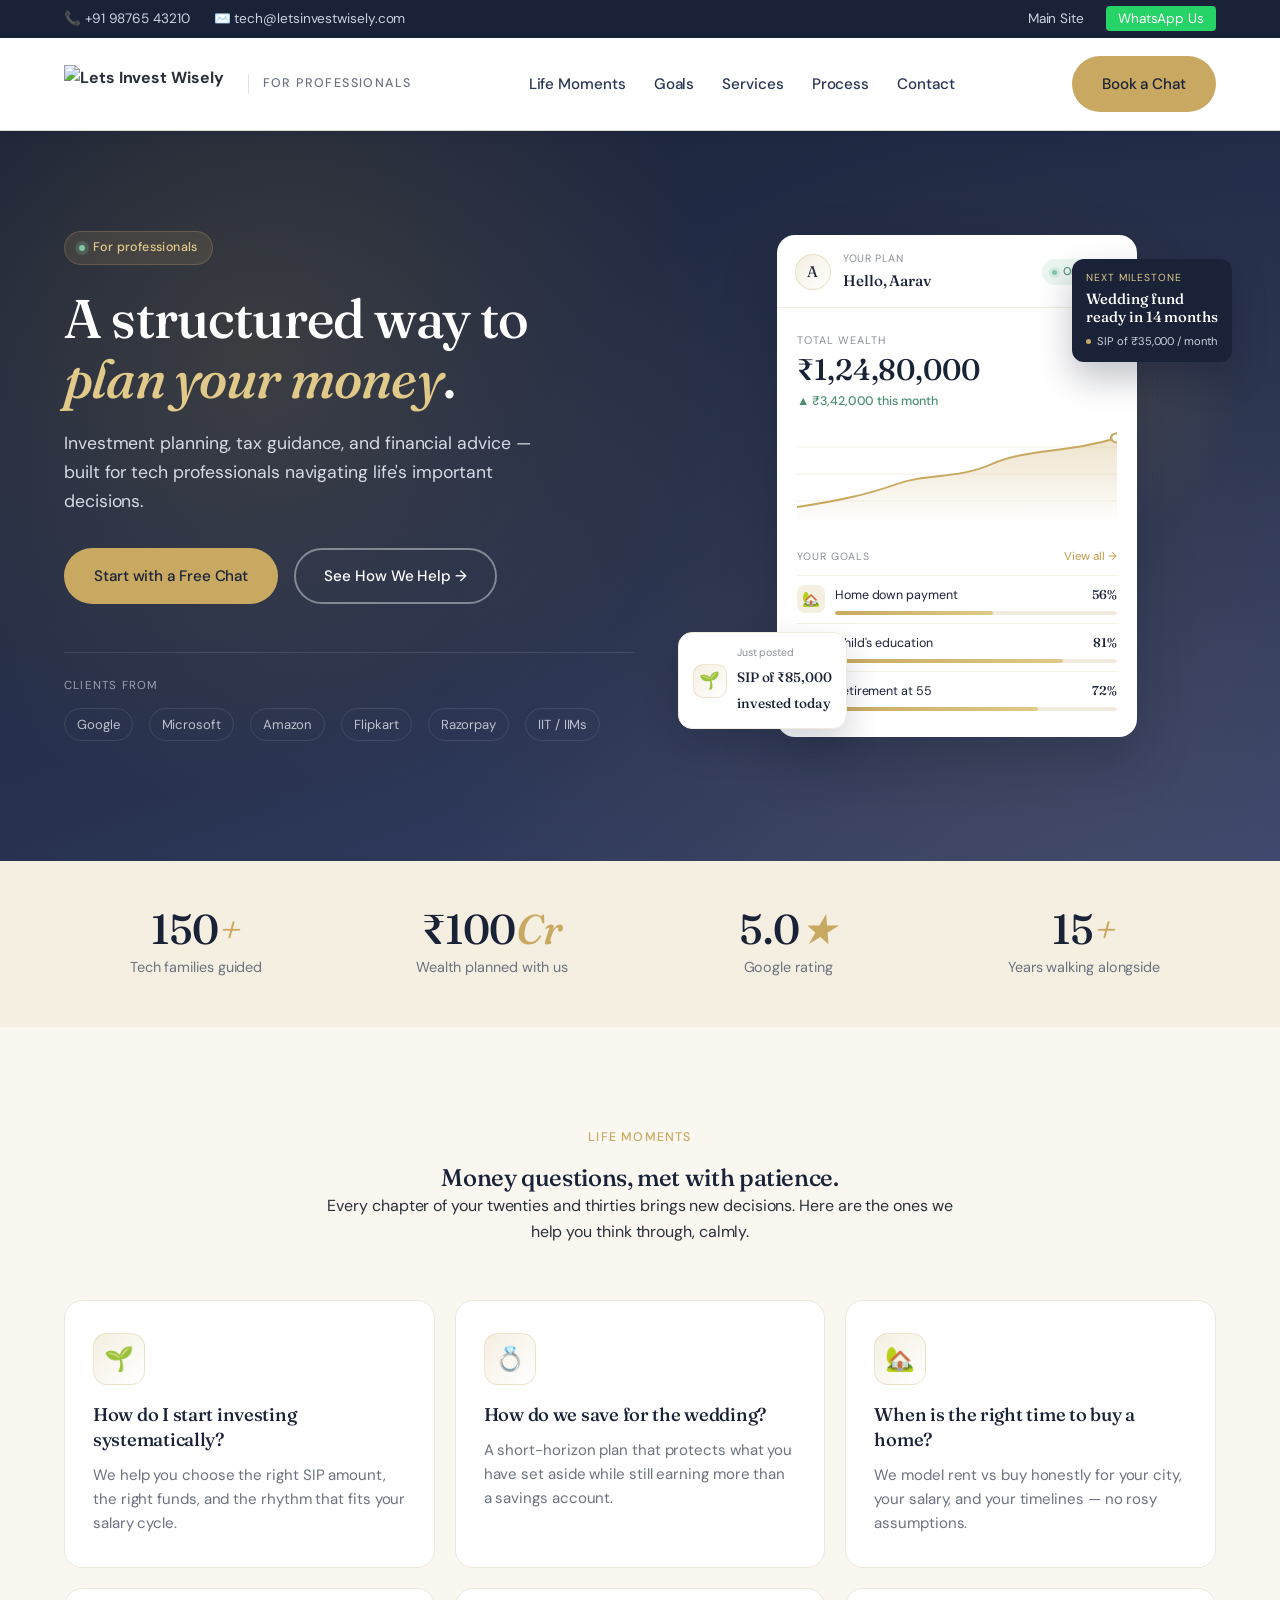
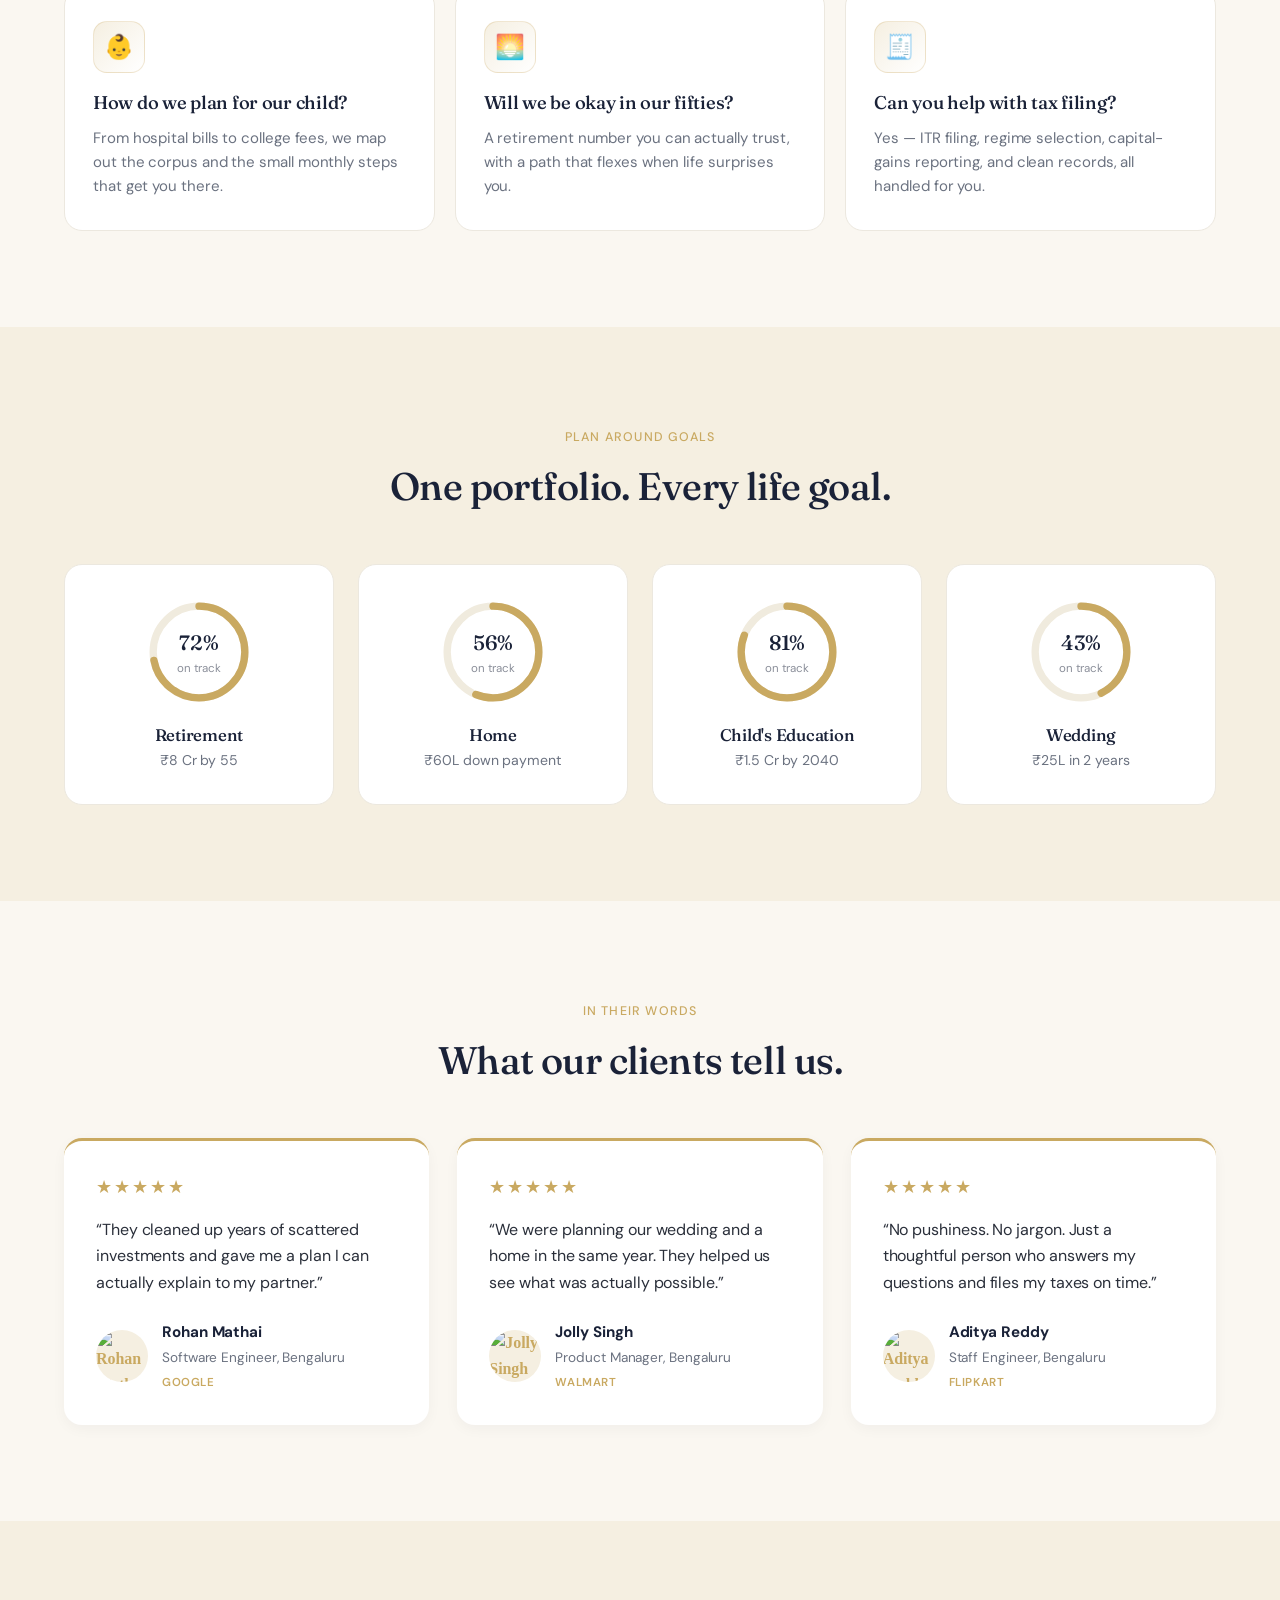
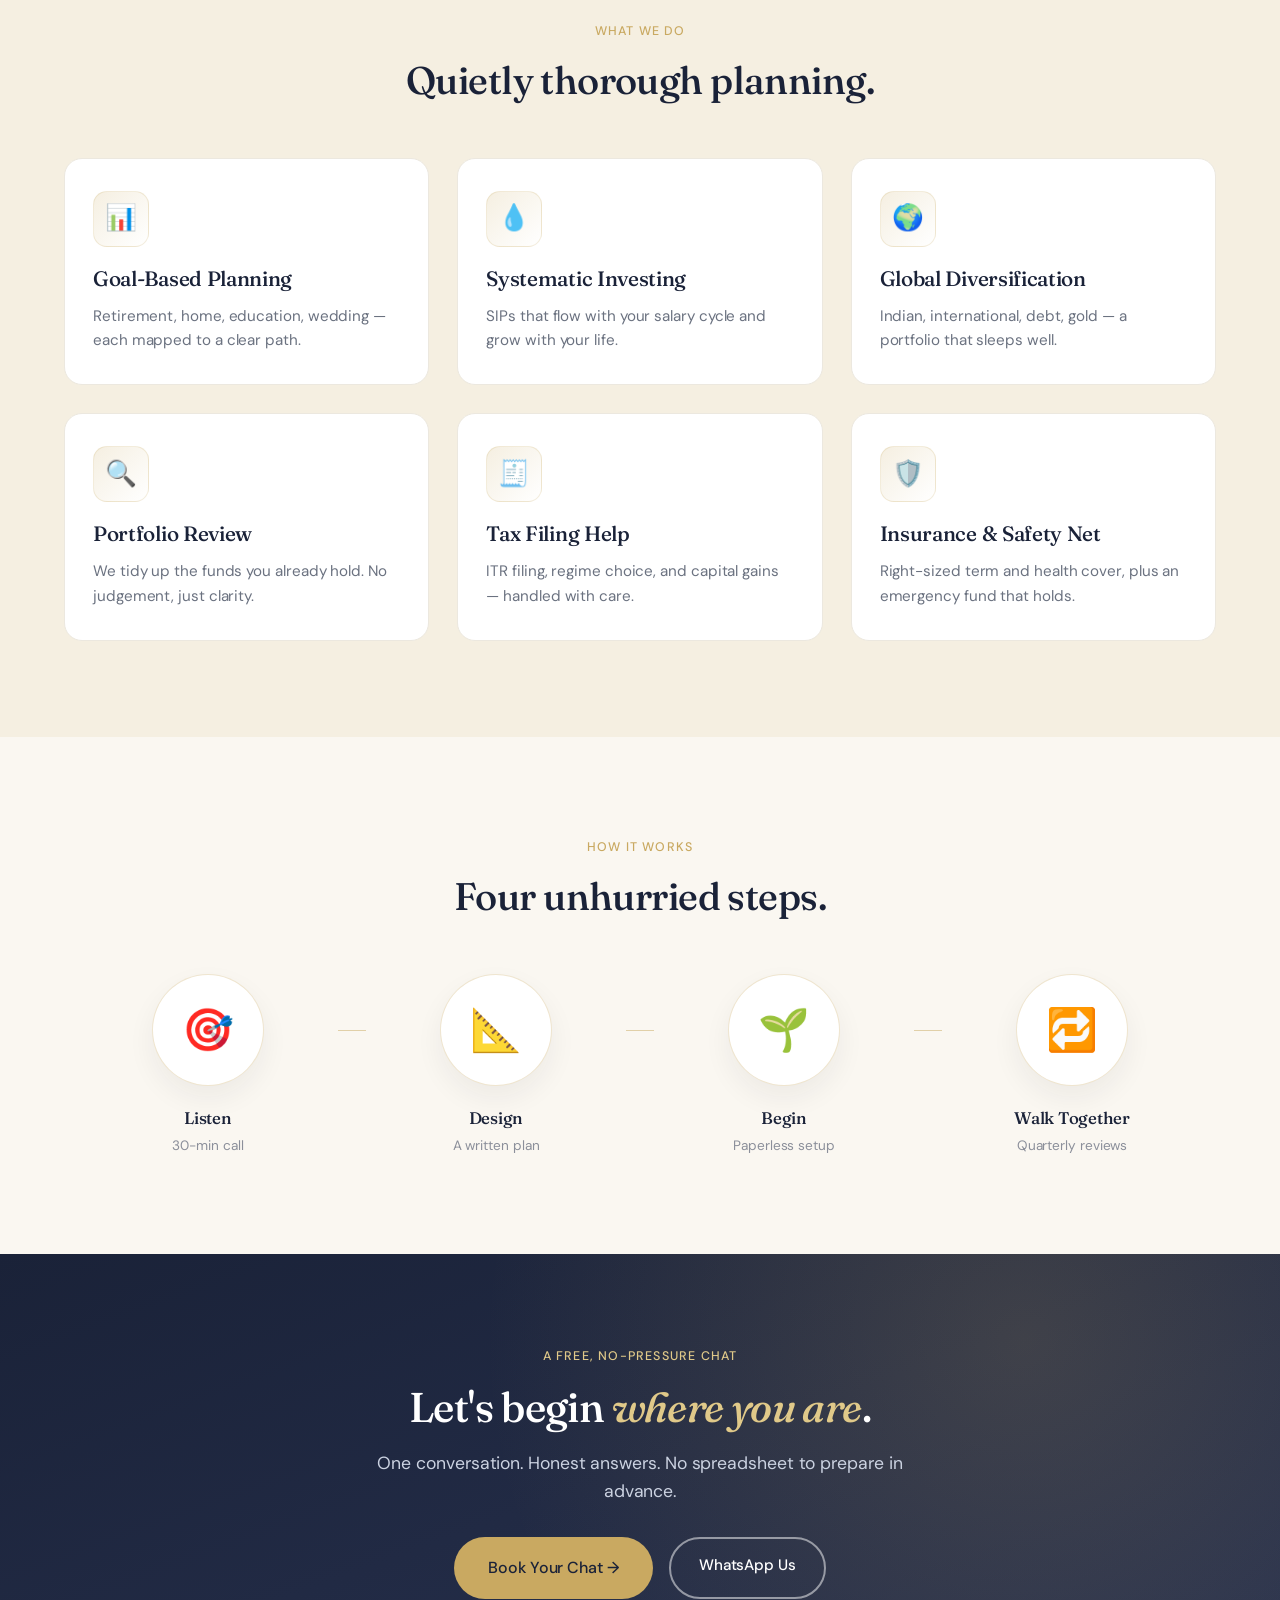
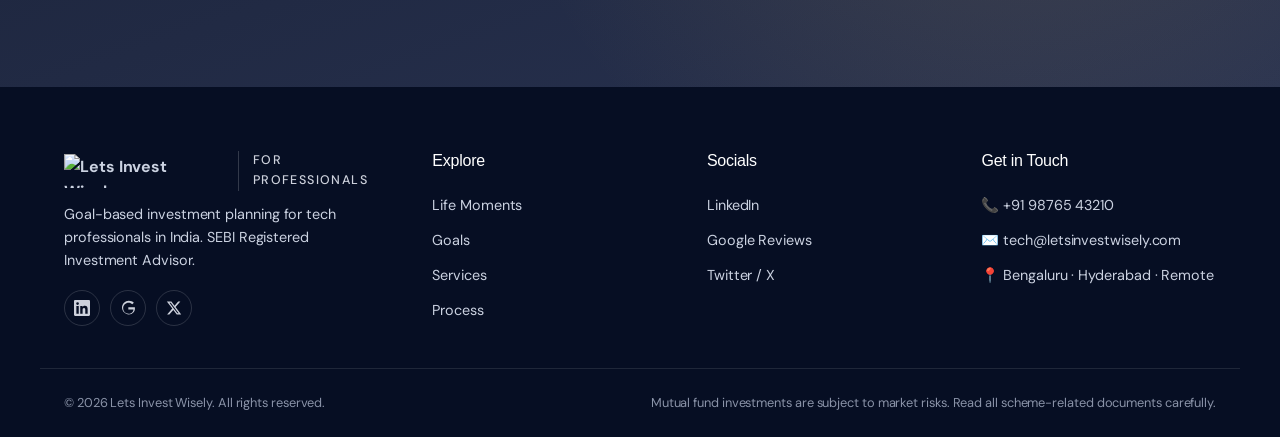
==== commit 36120c3a: "Refine tech landing page - Brand updated to Lets Invest Wisely with official logo + 'For Professiona" ====
--- a/tech.html
+++ b/tech.html
@@ -41,6 +41,30 @@
     color: #cdd1dc;
   }
   .footer .brand-logo { height: 34px; }
+
+  /* Socials */
+  .socials {
+    display: flex;
+    gap: 10px;
+    margin-top: 18px;
+  }
+  .socials a {
+    width: 36px; height: 36px;
+    border-radius: 50%;
+    border: 1px solid rgba(255,255,255,0.15);
+    color: #cdd1dc;
+    display: inline-flex;
+    align-items: center;
+    justify-content: center;
+    transition: all .2s ease;
+  }
+  .socials a:hover {
+    color: var(--navy);
+    background: var(--gold);
+    border-color: var(--gold);
+    transform: translateY(-2px);
+  }
+  .socials a svg { width: 16px; height: 16px; fill: currentColor; }
   @media (max-width: 600px) {
     .brand-tagline { display: none; }
   }
@@ -465,7 +489,7 @@
   .vstep small { color: #8b8f9a; font-size: 0.85rem; }
 
   /* ===== Testimonials ===== */
-  .testimonials { background: var(--cream); }
+  .testimonials { background: var(--warm); }
   .testimonial {
     background: #fff;
     border-radius: 18px;
@@ -474,7 +498,26 @@
   }
   .testimonial p { font-style: normal; color: #2a2f3a; line-height: 1.65; }
   .stars { color: var(--gold); }
-  .avatar { background: linear-gradient(135deg, var(--navy), var(--navy-2)); color: var(--gold-soft); }
+  .testimonial .avatar {
+    width: 52px; height: 52px;
+    border-radius: 50%;
+    overflow: hidden;
+    background: var(--cream);
+    padding: 0;
+    flex-shrink: 0;
+  }
+  .testimonial .avatar img { width: 100%; height: 100%; object-fit: cover; display: block; }
+  .testimonial .client { gap: 14px; align-items: center; }
+  .testimonial .client small { display: block; margin-top: 2px; }
+  .company-tag {
+    display: block;
+    margin-top: 6px;
+    font-size: 0.72rem;
+    font-weight: 600;
+    color: var(--gold);
+    letter-spacing: 0.6px;
+    text-transform: uppercase;
+  }
 
   /* ===== Final CTA ===== */
   .final-cta {
@@ -556,14 +599,14 @@
         <a href="#moments" class="btn btn-ghost">See How We Help →</a>
       </div>
       <div class="company-logos">
-        <small>Clients work at</small>
+        <small>Clients from</small>
         <div class="logos-row">
           <span class="logo-chip">Google</span>
           <span class="logo-chip">Microsoft</span>
           <span class="logo-chip">Amazon</span>
           <span class="logo-chip">Flipkart</span>
           <span class="logo-chip">Razorpay</span>
-          <span class="logo-chip">Atlassian</span>
+          <span class="logo-chip">IIT / IIMs</span>
         </div>
       </div>
     </div>
@@ -659,11 +702,11 @@
 <section class="stats">
   <div class="container stats-grid">
     <div>
-      <div class="stat-num">500<span>+</span></div>
+      <div class="stat-num">150<span>+</span></div>
       <div class="stat-label">Tech families guided</div>
     </div>
     <div>
-      <div class="stat-num">₹250<span>Cr</span></div>
+      <div class="stat-num">₹100<span>Cr</span></div>
       <div class="stat-label">Wealth planned with us</div>
     </div>
     <div>
@@ -776,33 +819,51 @@
   </div>
 </section>
 
-<!-- ================= ALLOCATION ================= -->
-<section id="allocation" class="section alloc">
+<!-- ================= TESTIMONIALS ================= -->
+<section class="section testimonials">
   <div class="container">
     <div class="section-head">
-      <span class="eyebrow">Smart allocation</span>
-      <h2>Balanced for growth and quiet nights.</h2>
-    </div>
-    <div class="alloc-grid">
-      <div class="donut-wrap">
-        <svg viewBox="0 0 42 42" style="width:100%; height:100%; transform:rotate(-90deg);">
-          <circle cx="21" cy="21" r="15.915" fill="transparent" stroke="#f0ebde" stroke-width="6"/>
-          <circle cx="21" cy="21" r="15.915" fill="transparent" stroke="#1a2238" stroke-width="6" stroke-dasharray="45 55" stroke-dashoffset="0"/>
-          <circle cx="21" cy="21" r="15.915" fill="transparent" stroke="#c9a961" stroke-width="6" stroke-dasharray="20 80" stroke-dashoffset="-45"/>
-          <circle cx="21" cy="21" r="15.915" fill="transparent" stroke="#8b8f9a" stroke-width="6" stroke-dasharray="25 75" stroke-dashoffset="-65"/>
-          <circle cx="21" cy="21" r="15.915" fill="transparent" stroke="#e0c989" stroke-width="6" stroke-dasharray="10 90" stroke-dashoffset="-90"/>
-        </svg>
-        <div class="donut-center">
-          <small>Sample Plan</small>
-          <strong>₹1 Cr</strong>
-        </div>
-      </div>
-      <ul class="alloc-legend">
-        <li><span><i class="swatch" style="background:#1a2238"></i>Indian Equity</span><span class="pct">45%</span></li>
-        <li><span><i class="swatch" style="background:#c9a961"></i>International Equity</span><span class="pct">20%</span></li>
-        <li><span><i class="swatch" style="background:#8b8f9a"></i>Debt &amp; Bonds</span><span class="pct">25%</span></li>
-        <li><span><i class="swatch" style="background:#e0c989"></i>Gold</span><span class="pct">10%</span></li>
-      </ul>
+      <span class="eyebrow">In their words</span>
+      <h2>What our clients tell us.</h2>
+    </div>
+    <div class="testimonial-grid">
+      <!-- Replace photo URLs with real client photos in production -->
+      <div class="testimonial">
+        <div class="stars">★★★★★</div>
+        <p>“They cleaned up years of scattered investments and gave me a plan I can actually explain to my partner.”</p>
+        <div class="client">
+          <div class="avatar"><img src="https://images.unsplash.com/photo-1542909168-82c3e7fdca5c?w=200&h=200&fit=crop&crop=faces" alt="Rohan Mathai" /></div>
+          <div>
+            <strong>Rohan Mathai</strong>
+            <small>Software Engineer, Bengaluru</small>
+            <span class="company-tag">Google</span>
+          </div>
+        </div>
+      </div>
+      <div class="testimonial">
+        <div class="stars">★★★★★</div>
+        <p>“We were planning our wedding and a home in the same year. They helped us see what was actually possible.”</p>
+        <div class="client">
+          <div class="avatar"><img src="https://images.unsplash.com/photo-1580489944761-15a19d654956?w=200&h=200&fit=crop&crop=faces" alt="Jolly Singh" /></div>
+          <div>
+            <strong>Jolly Singh</strong>
+            <small>Product Manager, Bengaluru</small>
+            <span class="company-tag">Walmart</span>
+          </div>
+        </div>
+      </div>
+      <div class="testimonial">
+        <div class="stars">★★★★★</div>
+        <p>“No pushiness. No jargon. Just a thoughtful person who answers my questions and files my taxes on time.”</p>
+        <div class="client">
+          <div class="avatar"><img src="https://randomuser.me/api/portraits/men/65.jpg" alt="Aditya Reddy" /></div>
+          <div>
+            <strong>Aditya Reddy</strong>
+            <small>Staff Engineer, Bengaluru</small>
+            <span class="company-tag">Flipkart</span>
+          </div>
+        </div>
+      </div>
     </div>
   </div>
 </section>
@@ -849,42 +910,6 @@
   </div>
 </section>
 
-<!-- ================= GROWTH BAND ================= -->
-<section class="growth">
-  <div class="container growth-grid">
-    <div>
-      <span class="eyebrow light">The quiet power of compounding</span>
-      <h2>₹50K a month, <em>twenty steady years</em>.</h2>
-      <p>You stay consistent. We keep the plan honest. Time does the rest.</p>
-      <a href="#contact" class="btn btn-gold">Build My Plan →</a>
-    </div>
-    <div class="chart-card">
-      <svg viewBox="0 0 400 220">
-        <defs>
-          <linearGradient id="gold-fill" x1="0" x2="0" y1="0" y2="1">
-            <stop offset="0%" stop-color="#c9a961" stop-opacity="0.4"/>
-            <stop offset="100%" stop-color="#c9a961" stop-opacity="0"/>
-          </linearGradient>
-        </defs>
-        <line x1="0" y1="40" x2="400" y2="40" stroke="rgba(255,255,255,0.06)"/>
-        <line x1="0" y1="100" x2="400" y2="100" stroke="rgba(255,255,255,0.06)"/>
-        <line x1="0" y1="160" x2="400" y2="160" stroke="rgba(255,255,255,0.06)"/>
-        <path d="M0,200 L80,180 L160,160 L240,140 L320,120 L400,100" fill="none" stroke="rgba(255,255,255,0.45)" stroke-width="2" stroke-dasharray="4 4"/>
-        <path d="M0,200 C80,195 140,180 200,150 C260,115 320,70 400,20 L400,220 L0,220 Z" fill="url(#gold-fill)"/>
-        <path d="M0,200 C80,195 140,180 200,150 C260,115 320,70 400,20" fill="none" stroke="#c9a961" stroke-width="3"/>
-        <circle cx="400" cy="20" r="5" fill="#c9a961"/>
-        <text x="0" y="215" fill="#9aa1b3" font-size="10" font-family="DM Sans">Year 1</text>
-        <text x="185" y="215" fill="#9aa1b3" font-size="10" font-family="DM Sans">Year 10</text>
-        <text x="365" y="215" fill="#9aa1b3" font-size="10" font-family="DM Sans">Year 20</text>
-      </svg>
-      <div class="chart-legend">
-        <span><i style="background:#c9a961"></i> Wealth grown</span>
-        <span><i style="background:rgba(255,255,255,0.45)"></i> Amount invested</span>
-      </div>
-    </div>
-  </div>
-</section>
-
 <!-- ================= PROCESS ================= -->
 <section id="process" class="section visual-process">
   <div class="container">
@@ -912,42 +937,6 @@
         <div class="vstep-icon">🔁</div>
         <h3>Walk Together</h3>
         <small>Quarterly reviews</small>
-      </div>
-    </div>
-  </div>
-</section>
-
-<!-- ================= TESTIMONIALS ================= -->
-<section class="section testimonials">
-  <div class="container">
-    <div class="section-head">
-      <span class="eyebrow">In their words</span>
-      <h2>What our clients tell us.</h2>
-    </div>
-    <div class="testimonial-grid">
-      <div class="testimonial">
-        <div class="stars">★★★★★</div>
-        <p>“They cleaned up years of scattered investments and gave me a plan I can actually explain to my partner.”</p>
-        <div class="client">
-          <div class="avatar">K</div>
-          <div><strong>Karthik N.</strong><small>Software Engineer, Bengaluru</small></div>
-        </div>
-      </div>
-      <div class="testimonial">
-        <div class="stars">★★★★★</div>
-        <p>“We were planning our wedding and a home in the same year. They helped us see what was actually possible.”</p>
-        <div class="client">
-          <div class="avatar">P</div>
-          <div><strong>Priya S.</strong><small>Product Manager, Hyderabad</small></div>
-        </div>
-      </div>
-      <div class="testimonial">
-        <div class="stars">★★★★★</div>
-        <p>“No pushiness. No jargon. Just a thoughtful person who answers my questions and files my taxes on time.”</p>
-        <div class="client">
-          <div class="avatar">A</div>
-          <div><strong>Aditya R.</strong><small>Staff Engineer, Pune</small></div>
-        </div>
       </div>
     </div>
   </div>
@@ -975,6 +964,17 @@
         <span class="brand-tagline">For Professionals</span>
       </a>
       <p class="muted">Goal-based investment planning for tech professionals in India. SEBI Registered Investment Advisor.</p>
+      <div class="socials">
+        <a href="https://www.linkedin.com/in/col-rakesh-goyal-retd-cfp-92a2a339/" target="_blank" rel="noopener" aria-label="LinkedIn" title="LinkedIn">
+          <svg viewBox="0 0 24 24"><path d="M20.45 20.45h-3.55v-5.57c0-1.33-.02-3.04-1.85-3.04-1.86 0-2.14 1.45-2.14 2.95v5.66H9.36V9h3.41v1.56h.05c.47-.9 1.64-1.85 3.37-1.85 3.6 0 4.27 2.37 4.27 5.46v6.28zM5.34 7.43a2.06 2.06 0 1 1 0-4.12 2.06 2.06 0 0 1 0 4.12zM7.12 20.45H3.56V9h3.56v11.45zM22.22 0H1.77C.79 0 0 .77 0 1.72v20.56C0 23.23.79 24 1.77 24h20.45c.98 0 1.78-.77 1.78-1.72V1.72C24 .77 23.2 0 22.22 0z"/></svg>
+        </a>
+        <a href="https://maps.app.goo.gl/xxBgwna5A8bYgZk96" target="_blank" rel="noopener" aria-label="Google Reviews" title="Google Reviews">
+          <svg viewBox="0 0 24 24"><path d="M12.48 10.92v3.28h7.84c-.24 1.84-.85 3.18-1.73 4.1-1.08 1.08-2.77 2.27-5.71 2.27-4.55 0-8.11-3.67-8.11-8.22s3.56-8.22 8.11-8.22c2.45 0 4.25.96 5.57 2.21l2.31-2.31C18.74 2.42 16.31 1.25 13.16 1.25 7.7 1.25 3 5.97 3 11.42s4.7 10.17 10.16 10.17c2.95 0 5.17-.97 6.91-2.78 1.79-1.79 2.35-4.31 2.35-6.34 0-.63-.05-1.21-.14-1.69h-9.8z"/></svg>
+        </a>
+        <a href="#" aria-label="Twitter / X" title="Twitter / X">
+          <svg viewBox="0 0 24 24"><path d="M18.244 2.25h3.308l-7.227 8.26 8.502 11.24H16.17l-5.214-6.817L4.99 21.75H1.68l7.73-8.835L1.254 2.25H8.08l4.713 6.231 5.45-6.231zm-1.161 17.52h1.833L7.084 4.126H5.117L17.083 19.77z"/></svg>
+        </a>
+      </div>
     </div>
     <div>
       <h4>Explore</h4>
@@ -986,12 +986,11 @@
       </ul>
     </div>
     <div>
-      <h4>Tools</h4>
+      <h4>Socials</h4>
       <ul>
-        <li><a href="#">Goal Calculator</a></li>
-        <li><a href="#">SIP Calculator</a></li>
-        <li><a href="#">Retirement Calculator</a></li>
-        <li><a href="#">Buy vs Rent Tool</a></li>
+        <li><a href="https://www.linkedin.com/in/col-rakesh-goyal-retd-cfp-92a2a339/" target="_blank" rel="noopener">LinkedIn</a></li>
+        <li><a href="https://maps.app.goo.gl/xxBgwna5A8bYgZk96" target="_blank" rel="noopener">Google Reviews</a></li>
+        <li><a href="#" target="_blank" rel="noopener">Twitter / X</a></li>
       </ul>
     </div>
     <div>
